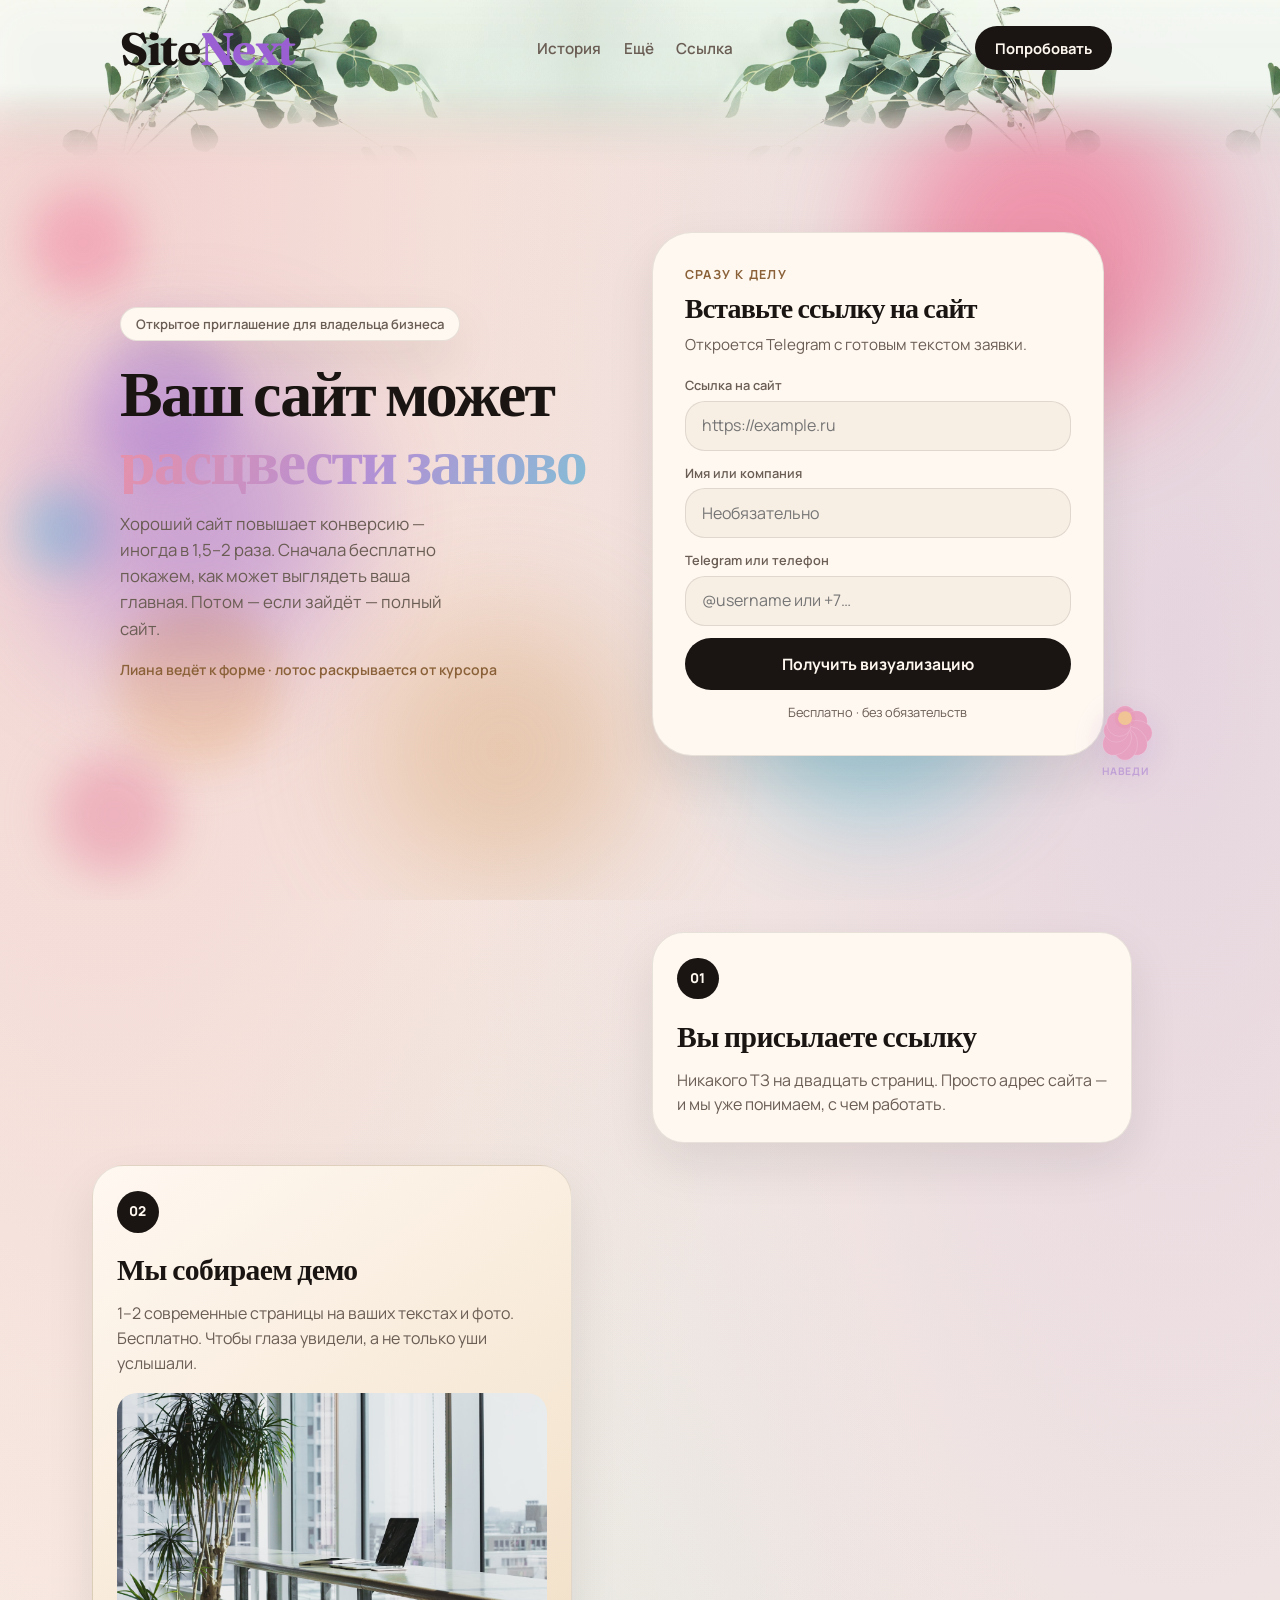
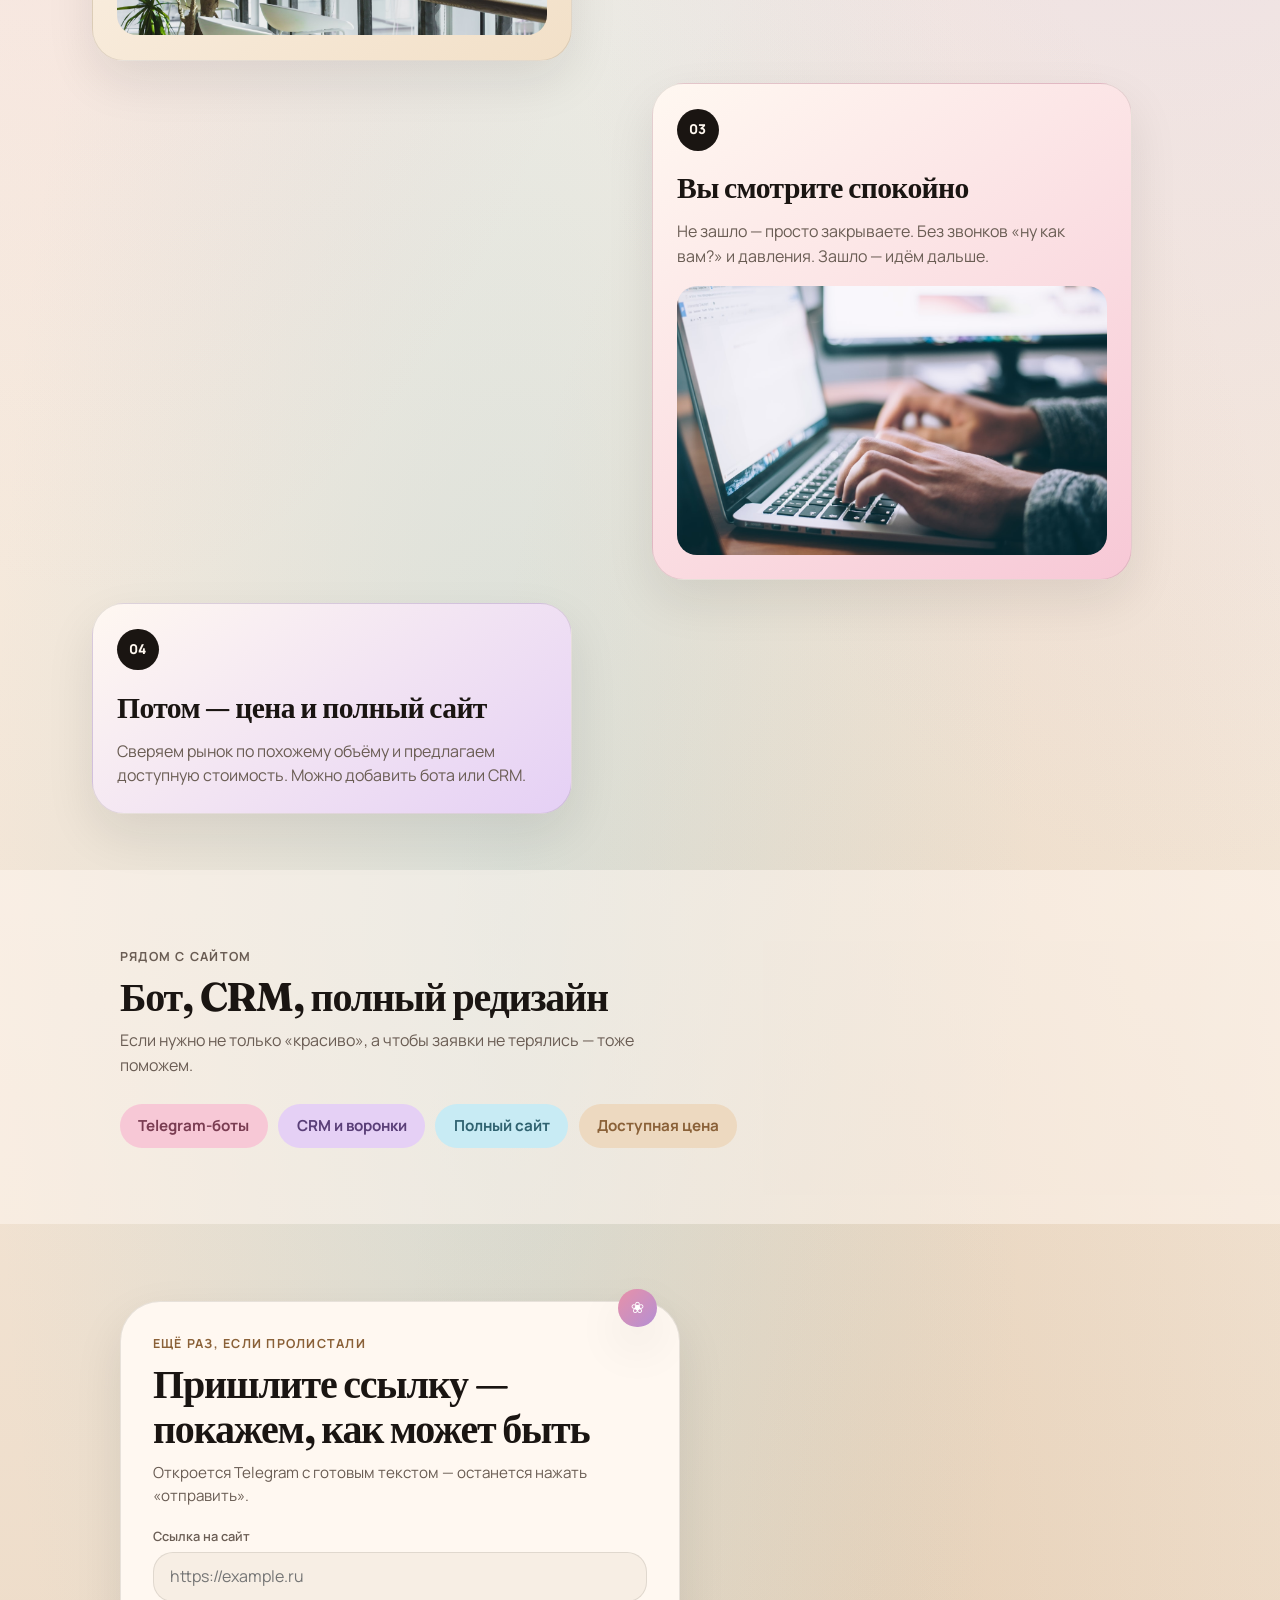
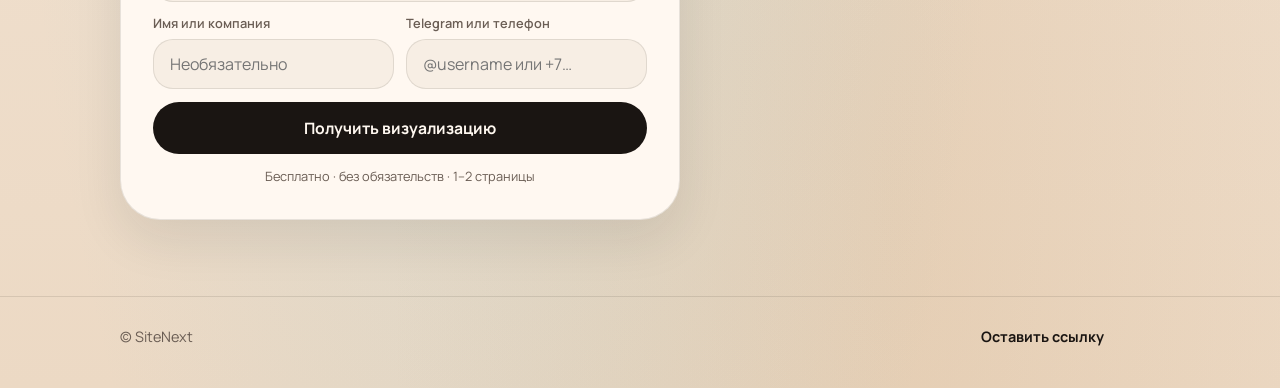
==== index.html @ b1941967 "Add SiteNext landing page for GitHub Pages" ====
<!DOCTYPE html>
<html lang="ru">
<head>
  <meta charset="UTF-8" />
  <meta name="viewport" content="width=device-width, initial-scale=1" />
  <title>SiteNext — сначала увидите, потом решите</title>
  <meta name="description" content="Вставьте ссылку на сайт — бесплатно покажем, как он может выглядеть. Без обязательств." />
  <link rel="preconnect" href="https://fonts.googleapis.com" />
  <link rel="preconnect" href="https://fonts.gstatic.com" crossorigin />
  <link href="https://fonts.googleapis.com/css2?family=Fraunces:opsz,wght@9..144,500;9..144,700&family=Manrope:wght@400;500;600;700;800&display=swap" rel="stylesheet" />
  <link rel="stylesheet" href="css/styles.css" />
</head>
<body>
  <!-- Photo canopy wall — drops down -->
  <div class="canopy" id="canopy" aria-hidden="true">
    <div class="canopy-track">
      <img src="assets/canopy-strip.png" alt="" width="1800" height="260" decoding="async" />
      <img src="assets/canopy-strip.png" alt="" width="1800" height="260" decoding="async" />
      <img src="assets/canopy-strip.png" alt="" width="1800" height="260" decoding="async" />
    </div>
  </div>

  <!-- Vine to hero form level + lotus -->
  <div class="vine" id="vine" aria-hidden="true">
    <svg class="vine-svg" viewBox="0 0 200 920" preserveAspectRatio="xMidYMin meet">
      <path class="vine-stem vine-stem--main" pathLength="1" fill="none" stroke-linecap="round" stroke-linejoin="round"
        d="M130 8
           C 165 70, 95 130, 140 210
           C 185 290, 90 350, 145 440
           C 195 530, 85 590, 140 680
           C 175 740, 120 780, 125 820" />
      <path class="vine-stem vine-stem--side" pathLength="1" fill="none" stroke-linecap="round"
        d="M140 210 C 80 250, 50 290, 60 340
           M145 440 C 200 475, 210 520, 185 560
           M140 680 C 85 710, 55 750, 70 790" />
      <g class="vine-foliage" id="vineFoliage">
        <ellipse class="leaf" data-at="0.1" cx="150" cy="120" rx="22" ry="11" fill="#4fa66a" transform="rotate(-40 150 120)" />
        <ellipse class="leaf" data-at="0.16" cx="100" cy="180" rx="26" ry="12" fill="#3d7d50" transform="rotate(35 100 180)" />
        <ellipse class="leaf" data-at="0.22" cx="165" cy="240" rx="24" ry="12" fill="#5bb875" transform="rotate(-25 165 240)" />
        <ellipse class="leaf" data-at="0.28" cx="75" cy="300" rx="25" ry="12" fill="#2f6b42" transform="rotate(48 75 300)" />
        <ellipse class="leaf" data-at="0.34" cx="175" cy="360" rx="27" ry="13" fill="#4fa66a" transform="rotate(-45 175 360)" />
        <ellipse class="leaf" data-at="0.42" cx="105" cy="430" rx="23" ry="11" fill="#3d7d50" transform="rotate(30 105 430)" />
        <ellipse class="leaf" data-at="0.5" cx="185" cy="500" rx="26" ry="12" fill="#5bb875" transform="rotate(-20 185 500)" />
        <ellipse class="leaf" data-at="0.58" cx="90" cy="570" rx="28" ry="13" fill="#2f6b42" transform="rotate(40 90 570)" />
        <ellipse class="leaf" data-at="0.66" cx="170" cy="640" rx="24" ry="12" fill="#4fa66a" transform="rotate(-35 170 640)" />
        <ellipse class="leaf" data-at="0.74" cx="100" cy="710" rx="25" ry="12" fill="#3d7d50" transform="rotate(28 100 710)" />
        <ellipse class="leaf" data-at="0.82" cx="155" cy="770" rx="22" ry="11" fill="#5bb875" transform="rotate(-30 155 770)" />
        <circle class="bloom bloom--rose" data-at="0.4" cx="70" cy="320" r="7" />
        <circle class="bloom bloom--lilac" data-at="0.62" cx="195" cy="540" r="7" />
        <circle class="bloom bloom--sky" data-at="0.78" cx="80" cy="730" r="6" />
      </g>
    </svg>

    <div class="lotus" id="lotus">
      <svg class="lotus-svg" viewBox="0 0 120 120" aria-hidden="true">
        <g class="lotus-petals">
          <ellipse class="petal petal-1" cx="60" cy="52" rx="14" ry="32" />
          <ellipse class="petal petal-2" cx="60" cy="52" rx="14" ry="32" />
          <ellipse class="petal petal-3" cx="60" cy="52" rx="14" ry="32" />
          <ellipse class="petal petal-4" cx="60" cy="52" rx="14" ry="32" />
          <ellipse class="petal petal-5" cx="60" cy="52" rx="14" ry="32" />
          <ellipse class="petal petal-6" cx="60" cy="52" rx="14" ry="32" />
          <ellipse class="petal petal-7" cx="60" cy="52" rx="13" ry="28" />
          <ellipse class="petal petal-8" cx="60" cy="52" rx="13" ry="28" />
        </g>
        <circle class="lotus-center" cx="60" cy="58" r="10" />
        <circle class="lotus-glow" cx="60" cy="58" r="18" />
      </svg>
      <span class="lotus-hint">наведи</span>
    </div>
  </div>

  <div class="glow" id="glow" aria-hidden="true">
    <span class="glow-spot glow-spot--rose"></span>
    <span class="glow-spot glow-spot--lilac"></span>
    <span class="glow-spot glow-spot--sky"></span>
    <span class="glow-spot glow-spot--wood"></span>
    <span class="orb orb--1"></span>
    <span class="orb orb--2"></span>
    <span class="orb orb--3"></span>
    <span class="orb orb--4"></span>
    <span class="orb orb--5"></span>
  </div>

  <header class="site-nav" id="siteNav">
    <div class="container nav-inner">
      <a class="brand" href="index.html">Site<span>Next</span></a>
      <nav class="nav-links" id="navLinks">
        <a href="#story">История</a>
        <a href="#more">Ещё</a>
        <a href="#request">Ссылка</a>
      </nav>
      <a class="nav-cta" href="#leadTop">Попробовать</a>
      <button class="nav-toggle" id="navToggle" aria-label="Меню" type="button"><span></span></button>
    </div>
  </header>

  <main>
    <section class="hero">
      <div class="container hero-layout">
        <div class="hero-copy">
          <p class="hero-invite reveal">Открытое приглашение для владельца бизнеса</p>
          <h1 class="reveal">
            <span class="hero-line">Ваш сайт может</span>
            <span class="hero-line hero-line--accent">расцвести заново</span>
          </h1>
          <p class="hero-lead reveal">
            Хороший сайт повышает конверсию — иногда в&nbsp;1,5–2&nbsp;раза.
            Сначала бесплатно покажем, как может выглядеть ваша главная. Потом — если зайдёт — полный сайт.
          </p>
          <p class="hero-hint reveal">Лиана ведёт к форме · лотос раскрывается от курсора</p>
        </div>

        <div class="hero-form invite-card reveal" id="leadTop">
          <p class="section-eyebrow">Сразу к делу</p>
          <h2>Вставьте ссылку на сайт</h2>
          <p class="invite-lead">Откроется Telegram с готовым текстом заявки.</p>
          <form class="lead-form" data-lead-form>
            <label>
              <span>Ссылка на сайт</span>
              <input type="url" name="website" placeholder="https://example.ru" required />
            </label>
            <label>
              <span>Имя или компания</span>
              <input type="text" name="name" placeholder="Необязательно" />
            </label>
            <label>
              <span>Telegram или телефон</span>
              <input type="text" name="contact" placeholder="@username или +7…" required />
            </label>
            <button class="btn btn-primary" type="submit">Получить визуализацию</button>
            <p class="form-hint">Бесплатно · без обязательств</p>
          </form>
        </div>
      </div>
    </section>

    <section class="chapter" id="story">
      <div class="container chapter-grid">
        <article class="chapter-card chapter-card--right reveal" data-side="right">
          <span class="chapter-mark">01</span>
          <h2>Вы присылаете ссылку</h2>
          <p>Никакого ТЗ на двадцать страниц. Просто адрес сайта — и мы уже понимаем, с чем работать.</p>
        </article>
        <article class="chapter-card chapter-card--left chapter-card--wood reveal" data-side="left">
          <span class="chapter-mark">02</span>
          <h2>Мы собираем демо</h2>
          <p>1–2 современные страницы на ваших текстах и фото. Бесплатно. Чтобы глаза увидели, а не только уши услышали.</p>
          <div class="chapter-photo">
            <img src="assets/warm-workspace.jpg" alt="Тёплый рабочий стол с ноутбуком" width="1400" height="933" loading="lazy" decoding="async" />
          </div>
        </article>
        <article class="chapter-card chapter-card--right chapter-card--rose reveal" data-side="right">
          <span class="chapter-mark">03</span>
          <h2>Вы смотрите спокойно</h2>
          <p>Не зашло — просто закрываете. Без звонков «ну как вам?» и давления. Зашло — идём дальше.</p>
          <div class="chapter-photo chapter-photo--sm">
            <img src="assets/warm-laptop.jpg" alt="Ноутбук за работой над сайтом" width="1400" height="932" loading="lazy" decoding="async" />
          </div>
        </article>
        <article class="chapter-card chapter-card--left chapter-card--lilac reveal" data-side="left">
          <span class="chapter-mark">04</span>
          <h2>Потом — цена и полный сайт</h2>
          <p>Сверяем рынок по похожему объёму и предлагаем доступную стоимость. Можно добавить бота или CRM.</p>
        </article>
      </div>
    </section>

    <section class="section section--soft" id="more">
      <div class="container more-grid">
        <div class="section-head reveal">
          <p class="section-eyebrow">Рядом с сайтом</p>
          <h2>Бот, CRM, полный редизайн</h2>
          <p>Если нужно не только «красиво», а чтобы заявки не терялись — тоже поможем.</p>
        </div>
        <div class="pills reveal">
          <span class="pill pill--rose">Telegram-боты</span>
          <span class="pill pill--lilac">CRM и воронки</span>
          <span class="pill pill--sky">Полный сайт</span>
          <span class="pill pill--wood">Доступная цена</span>
        </div>
      </div>
    </section>

    <section class="section" id="request">
      <div class="container">
        <div class="invite-card invite-card--bottom reveal">
          <div class="invite-ornament" aria-hidden="true">❀</div>
          <p class="section-eyebrow">Ещё раз, если пролистали</p>
          <h2>Пришлите ссылку — покажем, как может быть</h2>
          <p class="invite-lead">Откроется Telegram с готовым текстом — останется нажать «отправить».</p>
          <form class="lead-form" data-lead-form>
            <label>
              <span>Ссылка на сайт</span>
              <input type="url" name="website" placeholder="https://example.ru" required />
            </label>
            <div class="form-row">
              <label>
                <span>Имя или компания</span>
                <input type="text" name="name" placeholder="Необязательно" />
              </label>
              <label>
                <span>Telegram или телефон</span>
                <input type="text" name="contact" placeholder="@username или +7…" required />
              </label>
            </div>
            <button class="btn btn-primary" type="submit">Получить визуализацию</button>
            <p class="form-hint">Бесплатно · без обязательств · 1–2 страницы</p>
          </form>
        </div>
      </div>
    </section>
  </main>

  <footer class="site-footer">
    <div class="container footer-inner">
      <div>© SiteNext</div>
      <a href="#leadTop">Оставить ссылку</a>
    </div>
  </footer>

  <script src="js/main.js"></script>
</body>
</html>
---- css/styles.css ----
:root {
  --bg: #f6ebe0;
  --bg-deep: #ecd9c4;
  --surface: #fff8f1;
  --wood: #c49a68;
  --wood-deep: #8a6138;
  --ink: #1a1512;
  --muted: #6a5d54;
  --line: rgba(26, 21, 18, 0.1);
  --rose: #e891a8;
  --rose-soft: #f7c8d6;
  --lilac: #b48fd4;
  --lilac-soft: #e5d0f5;
  --sky: #7ec4d6;
  --sky-soft: #c8ebf4;
  --leaf: #2f6b42;
  --leaf-mid: #3f8a55;
  --leaf-light: #5bb875;
  --radius: 32px;
  --radius-sm: 20px;
  --radius-pill: 999px;
  --shadow: 0 20px 50px rgba(26, 21, 18, 0.09);
  --font: "Manrope", system-ui, sans-serif;
  --display: "Fraunces", Georgia, serif;
  --scroll: 0;
  --vine-progress: 0;
  --orb-scale: 1;
  --pull: 0;
  --lotus: 0.15;
}

* { box-sizing: border-box; margin: 0; padding: 0; }
html { scroll-behavior: smooth; }
body {
  font-family: var(--font);
  color: var(--ink);
  background:
    radial-gradient(ellipse at 8% 5%, rgba(232, 145, 168, 0.28), transparent 42%),
    radial-gradient(ellipse at 92% 18%, rgba(180, 143, 212, 0.26), transparent 44%),
    radial-gradient(ellipse at 40% 70%, rgba(126, 196, 214, 0.22), transparent 48%),
    radial-gradient(ellipse at 70% 95%, rgba(196, 154, 104, 0.18), transparent 40%),
    linear-gradient(180deg, var(--bg) 0%, #f8efe5 45%, var(--bg-deep) 100%);
  line-height: 1.55;
  min-height: 100%;
  overflow-x: hidden;
}
img { display: block; max-width: 100%; height: auto; }
a { color: inherit; text-decoration: none; }
.container { width: min(1040px, calc(100% - 2.4rem)); margin: 0 auto; }

/* —— Photo canopy wall —— */
.canopy {
  position: fixed;
  top: 0;
  left: 0;
  right: 0;
  height: clamp(110px, 16vw, 168px);
  z-index: 35;
  pointer-events: none;
  transform: translateY(-115%);
  transition: transform 1.15s cubic-bezier(0.22, 1, 0.36, 1);
  overflow: hidden;
  mask-image: linear-gradient(180deg, #000 55%, transparent 100%);
  -webkit-mask-image: linear-gradient(180deg, #000 55%, transparent 100%);
}
.canopy.is-down { transform: translateY(0); }
.canopy-track {
  display: flex;
  width: max-content;
  height: 100%;
  filter: drop-shadow(0 12px 20px rgba(47, 107, 66, 0.28));
}
.canopy-track img {
  height: 100%;
  width: auto;
  object-fit: cover;
  opacity: 0.92;
}

/* —— Vine RIGHT, ends at form + lotus —— */
.vine {
  position: fixed;
  top: 4.5rem;
  right: max(0.15rem, calc(50% - 560px));
  width: 150px;
  height: min(78vh, 720px);
  z-index: 4;
  pointer-events: none;
  opacity: 0.96;
  display: flex;
  flex-direction: column;
  align-items: center;
}
.vine-svg {
  width: 100%;
  flex: 1;
  min-height: 0;
}
.vine-stem--main {
  stroke: var(--leaf);
  stroke-width: 5;
  stroke-dasharray: 1;
  stroke-dashoffset: calc(1 - var(--vine-progress));
}
.vine-stem--side {
  stroke: var(--leaf-mid);
  stroke-width: 2.4;
  opacity: 0.75;
  stroke-dasharray: 1;
  stroke-dashoffset: calc(1 - var(--vine-progress));
}
.vine-foliage .leaf,
.vine-foliage .bloom {
  opacity: 0;
  transform-box: fill-box;
  transform-origin: center;
  transition: opacity .35s ease;
}
.vine-foliage .leaf.is-on { opacity: 0.95; }
.vine-foliage .bloom.is-on { opacity: 1; }
.bloom--rose { fill: var(--rose); }
.bloom--lilac { fill: var(--lilac); }
.bloom--sky { fill: var(--sky); }

/* Lotus blooms near cursor */
.lotus {
  --lotus: 0.15;
  width: 108px;
  height: 108px;
  margin-top: -1.2rem;
  position: relative;
  pointer-events: auto;
  cursor: pointer;
  filter: drop-shadow(0 8px 16px rgba(180, 143, 212, 0.35));
}
.lotus-svg { width: 100%; height: 100%; overflow: visible; }
.lotus-petals .petal {
  transform-box: fill-box;
  transform-origin: 50% 85%;
  fill: #e8a0c0;
  stroke: rgba(255, 255, 255, 0.35);
  stroke-width: 0.6;
  transition: transform 0.25s ease-out;
}
.petal-1 { fill: #f0b4c8; transform: rotate(0deg) scaleY(calc(0.45 + var(--lotus) * 0.7)); }
.petal-2 { fill: #e891a8; transform: rotate(45deg) scaleY(calc(0.45 + var(--lotus) * 0.7)); }
.petal-3 { fill: #d97a9a; transform: rotate(90deg) scaleY(calc(0.45 + var(--lotus) * 0.7)); }
.petal-4 { fill: #c98bc8; transform: rotate(135deg) scaleY(calc(0.45 + var(--lotus) * 0.7)); }
.petal-5 { fill: #b48fd4; transform: rotate(180deg) scaleY(calc(0.45 + var(--lotus) * 0.7)); }
.petal-6 { fill: #d4a0e0; transform: rotate(225deg) scaleY(calc(0.45 + var(--lotus) * 0.7)); }
.petal-7 { fill: #f2c4d4; transform: rotate(270deg) scaleY(calc(0.4 + var(--lotus) * 0.65)); }
.petal-8 { fill: #e8b8e0; transform: rotate(315deg) scaleY(calc(0.4 + var(--lotus) * 0.65)); }
.lotus-center {
  fill: #f6d78a;
  transform-box: fill-box;
  transform-origin: center;
  transform: scale(calc(0.7 + var(--lotus) * 0.45));
}
.lotus-glow {
  fill: rgba(232, 145, 168, 0.28);
  transform-box: fill-box;
  transform-origin: center;
  transform: scale(calc(0.5 + var(--lotus) * 0.9));
}
.lotus-hint {
  position: absolute;
  left: 50%;
  bottom: -0.35rem;
  transform: translateX(-50%);
  font-size: 0.65rem;
  font-weight: 700;
  letter-spacing: 0.06em;
  text-transform: uppercase;
  color: var(--lilac);
  opacity: calc(0.85 - var(--lotus) * 0.7);
  white-space: nowrap;
  pointer-events: none;
}

/* —— Glow + left orbs —— */
.glow {
  position: fixed;
  inset: 0;
  pointer-events: none;
  z-index: 0;
  overflow: hidden;
}
.glow-spot,
.orb {
  position: absolute;
  border-radius: 50%;
  will-change: transform;
  transform: scale(var(--orb-scale));
  transition: transform 0.15s linear;
}
.glow-spot {
  filter: blur(55px);
  opacity: 0.62;
}
.glow-spot--rose {
  width: 320px; height: 320px;
  background: #f06a8d;
  top: 10%; right: 6%;
  transform: translate3d(0, calc(var(--scroll) * 0.07px), 0) scale(var(--orb-scale));
}
.glow-spot--lilac {
  width: 280px; height: 280px;
  background: #a56fd0;
  top: 42%; left: 4%;
  opacity: 0.5;
  transform: translate3d(0, calc(var(--scroll) * -0.05px), 0) scale(calc(var(--orb-scale) * 1.08));
}
.glow-spot--sky {
  width: 300px; height: 300px;
  background: #4eb6d0;
  bottom: 8%; right: 20%;
  opacity: 0.48;
  transform: translate3d(0, calc(var(--scroll) * 0.06px), 0) scale(calc(var(--orb-scale) * 0.95));
}
.glow-spot--wood {
  width: 240px; height: 240px;
  background: #d4a06a;
  top: 70%; left: 30%;
  opacity: 0.4;
  transform: translate3d(0, calc(var(--scroll) * -0.03px), 0) scale(calc(var(--orb-scale) * 1.12));
}

.orb {
  filter: blur(18px);
  opacity: 0.55;
  mix-blend-mode: multiply;
}
.orb--1 {
  width: 90px; height: 90px;
  background: #f18aa5;
  top: 22%; left: 3%;
  transform: translate3d(0, calc(var(--scroll) * 0.08px), 0) scale(calc(0.7 + var(--orb-scale) * 0.5));
}
.orb--2 {
  width: 120px; height: 120px;
  background: #c49ae0;
  top: 38%; left: 8%;
  opacity: 0.45;
  transform: translate3d(0, calc(var(--scroll) * -0.06px), 0) scale(calc(0.65 + var(--orb-scale) * 0.55));
}
.orb--3 {
  width: 70px; height: 70px;
  background: #7fd0e2;
  top: 55%; left: 2%;
  transform: translate3d(0, calc(var(--scroll) * 0.1px), 0) scale(calc(0.75 + var(--orb-scale) * 0.45));
}
.orb--4 {
  width: 140px; height: 140px;
  background: #e8b07a;
  top: 68%; left: 10%;
  opacity: 0.4;
  transform: translate3d(0, calc(var(--scroll) * -0.04px), 0) scale(calc(0.6 + var(--orb-scale) * 0.6));
}
.orb--5 {
  width: 100px; height: 100px;
  background: #e891a8;
  top: 85%; left: 5%;
  transform: translate3d(0, calc(var(--scroll) * 0.05px), 0) scale(calc(0.7 + var(--orb-scale) * 0.5));
}

.site-nav, main, .site-footer { position: relative; z-index: 3; }

.site-nav {
  position: fixed;
  inset: 0 0 auto;
  z-index: 40;
  padding: 1.6rem 0 0.7rem;
  transition: background .25s, box-shadow .25s, padding .35s;
}
.site-nav.is-scrolled {
  background: rgba(246, 235, 224, 0.9);
  backdrop-filter: blur(14px);
  box-shadow: 0 1px 0 var(--line);
  padding-top: 0.75rem;
}
.nav-inner {
  display: flex;
  align-items: center;
  justify-content: space-between;
  gap: 1rem;
  padding-right: 3rem;
}
.brand {
  font-family: var(--display);
  font-weight: 700;
  font-size: clamp(2.1rem, 4.4vw, 2.85rem);
  letter-spacing: -0.03em;
  line-height: 1;
}
.brand span { color: #9b5fd4; }
.nav-links {
  display: flex;
  gap: 1.4rem;
  font-weight: 600;
  font-size: 0.95rem;
}
.nav-links a { color: var(--muted); }
.nav-links a:hover { color: var(--ink); }
.nav-cta {
  display: inline-flex;
  align-items: center;
  min-height: 44px;
  padding: 0 1.25rem;
  background: var(--ink);
  color: #fff8f0;
  font-weight: 700;
  font-size: 0.92rem;
  border-radius: var(--radius-pill);
  transition: transform .2s, background .2s;
}
.nav-cta:hover { transform: translateY(-1px); background: #000; }
.nav-toggle {
  display: none;
  width: 42px; height: 42px;
  border: 1px solid var(--line);
  background: var(--surface);
  border-radius: 14px;
  cursor: pointer;
}
.nav-toggle span,
.nav-toggle span::before,
.nav-toggle span::after {
  display: block; width: 16px; height: 1.5px;
  background: var(--ink); margin: 0 auto; position: relative; border-radius: 2px;
}
.nav-toggle span::before,
.nav-toggle span::after { content: ""; position: absolute; left: 0; }
.nav-toggle span::before { top: -5px; }
.nav-toggle span::after { top: 5px; }

.hero {
  min-height: 100svh;
  display: flex;
  align-items: center;
  padding: 9rem 0 3.5rem;
}
.hero-layout {
  display: grid;
  grid-template-columns: 1.05fr 0.95fr;
  gap: 2rem;
  align-items: center;
  padding-right: 3.5rem;
}
.hero-invite {
  display: inline-flex;
  align-items: center;
  min-height: 34px;
  padding: 0 0.95rem;
  margin-bottom: 1.15rem;
  background: var(--surface);
  border: 1px solid var(--line);
  border-radius: var(--radius-pill);
  font-size: 0.82rem;
  font-weight: 600;
  color: var(--muted);
  box-shadow: var(--shadow);
}
.hero h1 {
  font-family: var(--display);
  font-size: clamp(2.4rem, 6vw, 4rem);
  font-weight: 700;
  letter-spacing: -0.03em;
  line-height: 1.05;
  margin-bottom: 1.1rem;
}
.hero-line { display: block; }
.hero-line--accent {
  background: linear-gradient(120deg, var(--rose), var(--lilac) 50%, var(--sky));
  -webkit-background-clip: text;
  background-clip: text;
  color: transparent;
}
.hero-lead {
  color: var(--muted);
  font-size: 1.05rem;
  max-width: 34ch;
  margin-bottom: 1.1rem;
}
.hero-hint {
  font-size: 0.88rem;
  color: var(--wood-deep);
  font-weight: 600;
}

.btn {
  display: inline-flex;
  align-items: center;
  justify-content: center;
  min-height: 52px;
  padding: 0.85rem 1.45rem;
  font-weight: 700;
  font-size: 0.98rem;
  border: 1px solid transparent;
  border-radius: var(--radius-pill);
  transition: transform .2s, background .2s;
  cursor: pointer;
  font-family: inherit;
}
.btn:hover { transform: translateY(-1px); }
.btn-primary {
  background: var(--ink);
  color: #fff8f0;
}
.btn-primary:hover { background: #000; }

/* Chapters zigzag + pull to center */
.chapter { padding: 2rem 0 3.5rem; }
.chapter-grid {
  display: grid;
  gap: 1.4rem;
  padding-right: 3.5rem;
}
.chapter-card {
  background: var(--surface);
  border: 1px solid var(--line);
  border-radius: var(--radius);
  padding: 1.55rem 1.5rem;
  box-shadow: var(--shadow);
  max-width: 480px;
  width: 100%;
  transition: transform .45s cubic-bezier(.2, .8, .2, 1), box-shadow .35s;
  --slide: 0px;
}
.chapter-card--right {
  margin-left: auto;
  transform: translateX(calc(28px - var(--pull) * 28px));
}
.chapter-card--left {
  margin-right: auto;
  transform: translateX(calc(-28px + var(--pull) * 28px));
}
.chapter-card.is-in.chapter-card--right,
.chapter-card.is-in.chapter-card--left {
  /* reveal handles opacity; keep pull transform */
}
.chapter-card:hover { box-shadow: 0 24px 60px rgba(26, 21, 18, 0.12); }
.chapter-card--wood { background: linear-gradient(145deg, #fff8f1, #f2e0c8); }
.chapter-card--rose { background: linear-gradient(145deg, #fff8f1, var(--rose-soft)); }
.chapter-card--lilac { background: linear-gradient(145deg, #fff8f1, var(--lilac-soft)); }
.chapter-mark {
  display: inline-flex;
  align-items: center;
  justify-content: center;
  min-width: 2.6rem;
  min-height: 2.6rem;
  padding: 0 0.7rem;
  margin-bottom: 0.9rem;
  border-radius: var(--radius-pill);
  background: var(--ink);
  color: #fff8f0;
  font-weight: 800;
  font-size: 0.85rem;
}
.chapter-card h2 {
  font-family: var(--display);
  font-size: clamp(1.5rem, 3vw, 1.85rem);
  font-weight: 700;
  letter-spacing: -0.02em;
  margin-bottom: 0.5rem;
}
.chapter-card p { color: var(--muted); }
.chapter-photo {
  margin-top: 1.1rem;
  border-radius: var(--radius-sm);
  overflow: hidden;
  aspect-ratio: 16 / 9;
  background: var(--bg-deep);
}
.chapter-photo img {
  width: 100%;
  height: 100%;
  object-fit: cover;
}
.chapter-photo--sm { aspect-ratio: 16 / 10; }

.section { padding: clamp(3.2rem, 6vw, 5rem) 0; }
.section--soft { background: rgba(255, 248, 241, 0.5); }
.section-head {
  max-width: 34rem;
  margin-bottom: 1.6rem;
  padding-right: 3.5rem;
}
.section-eyebrow {
  font-size: 0.78rem;
  letter-spacing: 0.1em;
  text-transform: uppercase;
  font-weight: 700;
  color: var(--wood-deep);
  margin-bottom: 0.55rem;
}
.section-head h2,
.invite-card h2 {
  font-family: var(--display);
  font-size: clamp(1.8rem, 3.8vw, 2.5rem);
  font-weight: 700;
  letter-spacing: -0.03em;
  line-height: 1.12;
  margin-bottom: 0.55rem;
}
.section-head p { color: var(--muted); }

.more-grid { padding-right: 3.5rem; }
.more-grid .section-head { padding-right: 0; }
.pills {
  display: flex;
  flex-wrap: wrap;
  gap: 0.65rem;
}
.pill {
  display: inline-flex;
  align-items: center;
  min-height: 44px;
  padding: 0 1.15rem;
  border-radius: var(--radius-pill);
  font-weight: 700;
  font-size: 0.95rem;
}
.pill--rose { background: var(--rose-soft); color: #7a3d52; }
.pill--lilac { background: var(--lilac-soft); color: #5a3f78; }
.pill--sky { background: var(--sky-soft); color: #2f6270; }
.pill--wood { background: #edd9c0; color: var(--wood-deep); }

.invite-card {
  background: var(--surface);
  border: 1px solid var(--line);
  border-radius: calc(var(--radius) + 8px);
  padding: clamp(1.4rem, 3.5vw, 2rem);
  box-shadow: var(--shadow);
  position: relative;
}
.hero-form h2 {
  font-size: clamp(1.45rem, 2.8vw, 1.75rem);
}
.invite-card--bottom {
  margin-right: 3.5rem;
  max-width: 560px;
}
.invite-ornament {
  position: absolute;
  top: -0.85rem;
  right: 1.4rem;
  width: 2.4rem;
  height: 2.4rem;
  display: grid;
  place-items: center;
  border-radius: 50%;
  background: linear-gradient(135deg, var(--rose), var(--lilac));
  color: #fff;
  font-size: 1rem;
  box-shadow: var(--shadow);
}
.invite-lead {
  color: var(--muted);
  margin-bottom: 1.2rem;
  font-size: 0.95rem;
}

.lead-form { display: grid; gap: 0.8rem; }
.lead-form label { display: grid; gap: 0.3rem; }
.lead-form label span {
  font-size: 0.8rem;
  font-weight: 600;
  color: var(--muted);
}
.lead-form input {
  width: 100%;
  min-height: 50px;
  padding: 0.7rem 1rem;
  border: 1px solid var(--line);
  background: #f7eee4;
  color: var(--ink);
  font: inherit;
  border-radius: var(--radius-sm);
}
.lead-form input:focus {
  outline: none;
  border-color: var(--lilac);
  background: #fff;
}
.lead-form .btn { width: 100%; }
.form-hint {
  font-size: 0.8rem;
  color: var(--muted);
  text-align: center;
}
.form-row {
  display: grid;
  grid-template-columns: 1fr 1fr;
  gap: 0.8rem;
}

.site-footer {
  padding: 1.8rem 0 2.5rem;
  border-top: 1px solid var(--line);
  color: var(--muted);
  font-size: 0.9rem;
}
.footer-inner {
  display: flex;
  flex-wrap: wrap;
  justify-content: space-between;
  gap: 1rem;
  padding-right: 3.5rem;
}
.site-footer a { font-weight: 700; color: var(--ink); }

.reveal {
  opacity: 0;
  transform: translateY(22px) scale(0.985);
  transition: opacity .7s ease, transform .7s cubic-bezier(.2, .8, .2, 1);
}
.reveal.is-in {
  opacity: 1;
  transform: none;
}
.chapter-card.reveal {
  opacity: 0;
}
.chapter-card.reveal.is-in {
  opacity: 1;
}
.chapter-card--right.reveal.is-in {
  transform: translateX(calc(28px - var(--pull) * 28px));
}
.chapter-card--left.reveal.is-in {
  transform: translateX(calc(-28px + var(--pull) * 28px));
}

@media (max-width: 900px) {
  .canopy { height: 96px; }
  .vine {
    right: 0;
    width: 88px;
    height: min(62vh, 520px);
    opacity: 0.85;
  }
  .lotus { width: 84px; height: 84px; }
  .lotus-hint { display: none; }
  .nav-inner,
  .hero-layout,
  .chapter-grid,
  .section-head,
  .more-grid,
  .invite-card--bottom,
  .footer-inner { padding-right: 2.2rem; }
  .nav-links { display: none; }
  .nav-links.open {
    display: flex;
    flex-direction: column;
    position: absolute;
    inset: 100% 0 auto;
    background: rgba(246, 235, 224, 0.98);
    padding: 1rem 1.2rem 1.3rem;
    border-bottom: 1px solid var(--line);
  }
  .nav-toggle { display: grid; place-items: center; }
  .nav-cta { display: none; }
  .hero-layout { grid-template-columns: 1fr; }
  .chapter-card--right,
  .chapter-card--left {
    margin-left: 0;
    margin-right: 0;
    max-width: none;
  }
  .chapter-card--right.reveal.is-in,
  .chapter-card--left.reveal.is-in {
    transform: translateX(0);
  }
  .form-row { grid-template-columns: 1fr; }
  .orb { opacity: 0.35; }
}

@media (prefers-reduced-motion: reduce) {
  html { scroll-behavior: auto; }
  .canopy { transform: none; transition: none; }
  .vine-stem--main,
  .vine-stem--side { stroke-dashoffset: 0; }
  .vine-foliage .leaf,
  .vine-foliage .bloom { opacity: 1; }
  .lotus-petals .petal,
  .lotus-center,
  .lotus-glow { transition: none; }
  .glow { display: none; }
  .reveal { opacity: 1; transform: none; transition: none; }
  .chapter-card--right.reveal.is-in,
  .chapter-card--left.reveal.is-in { transform: none; }
}
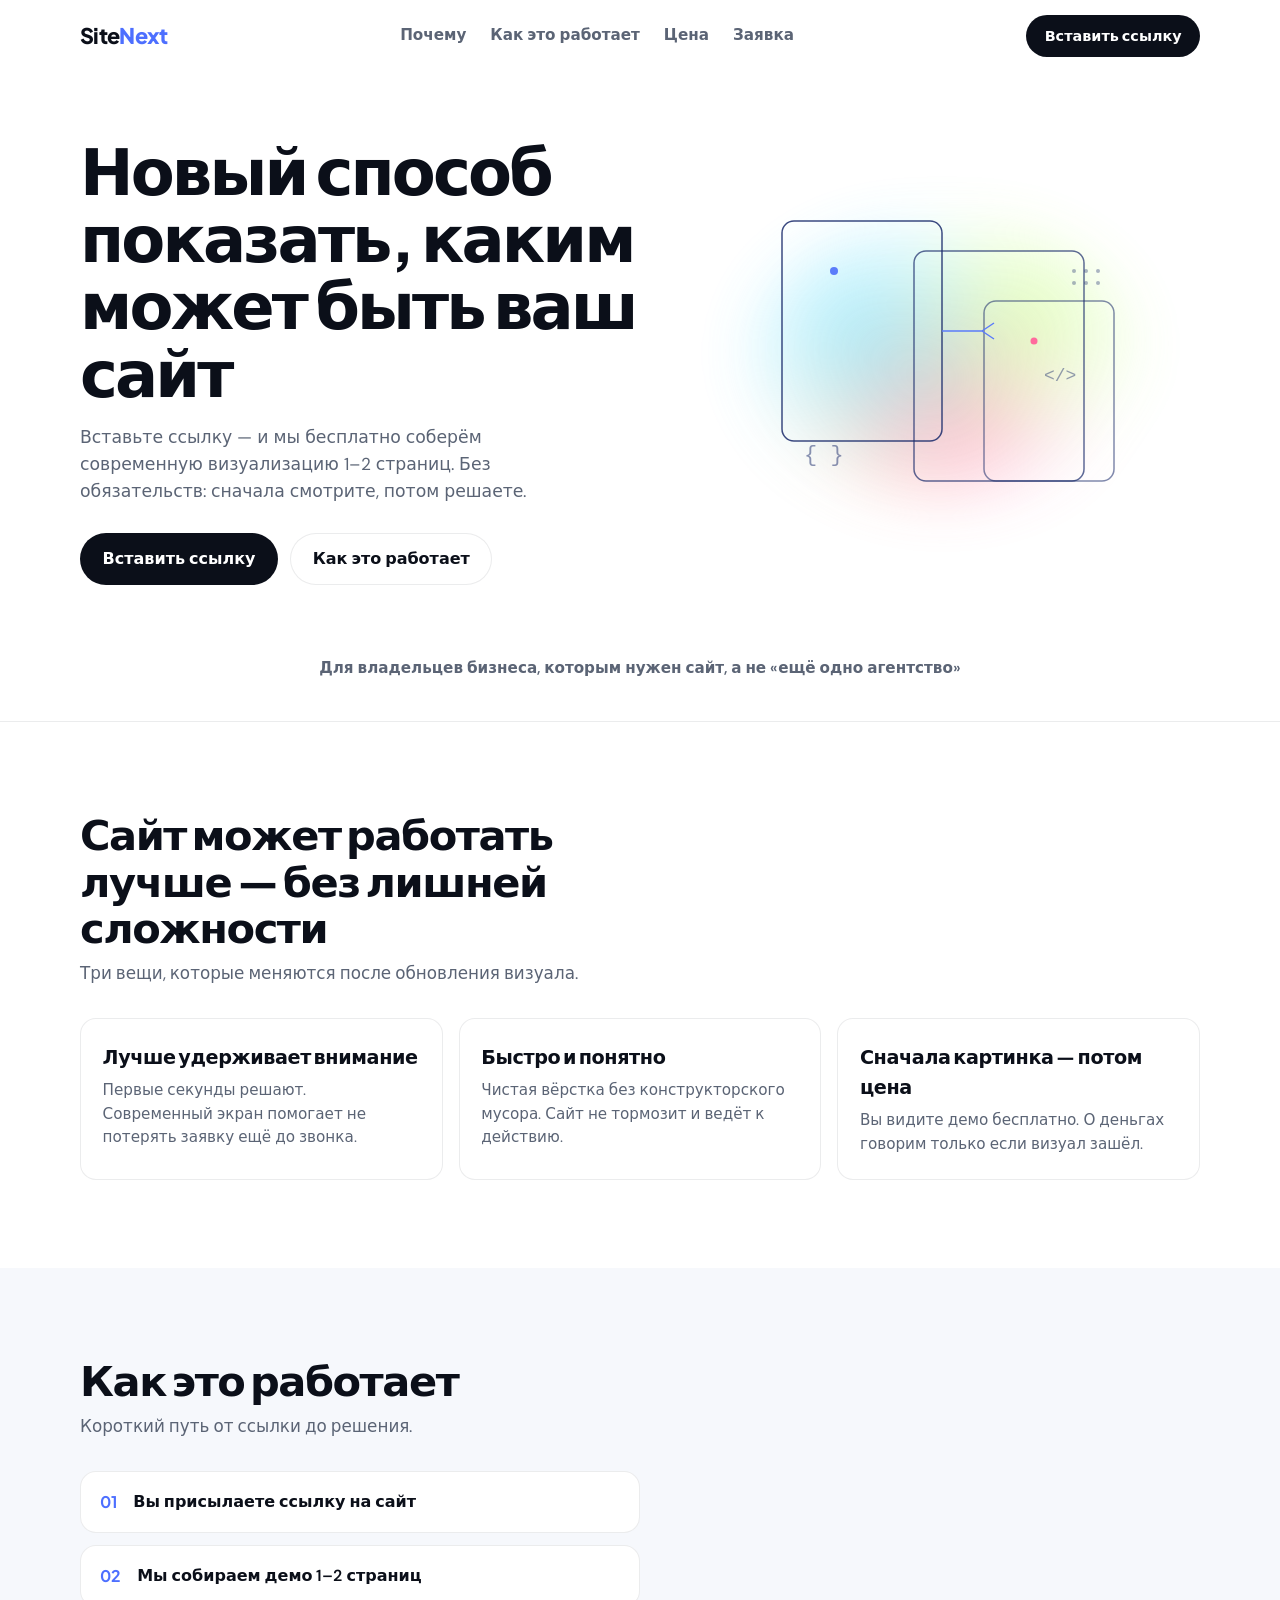
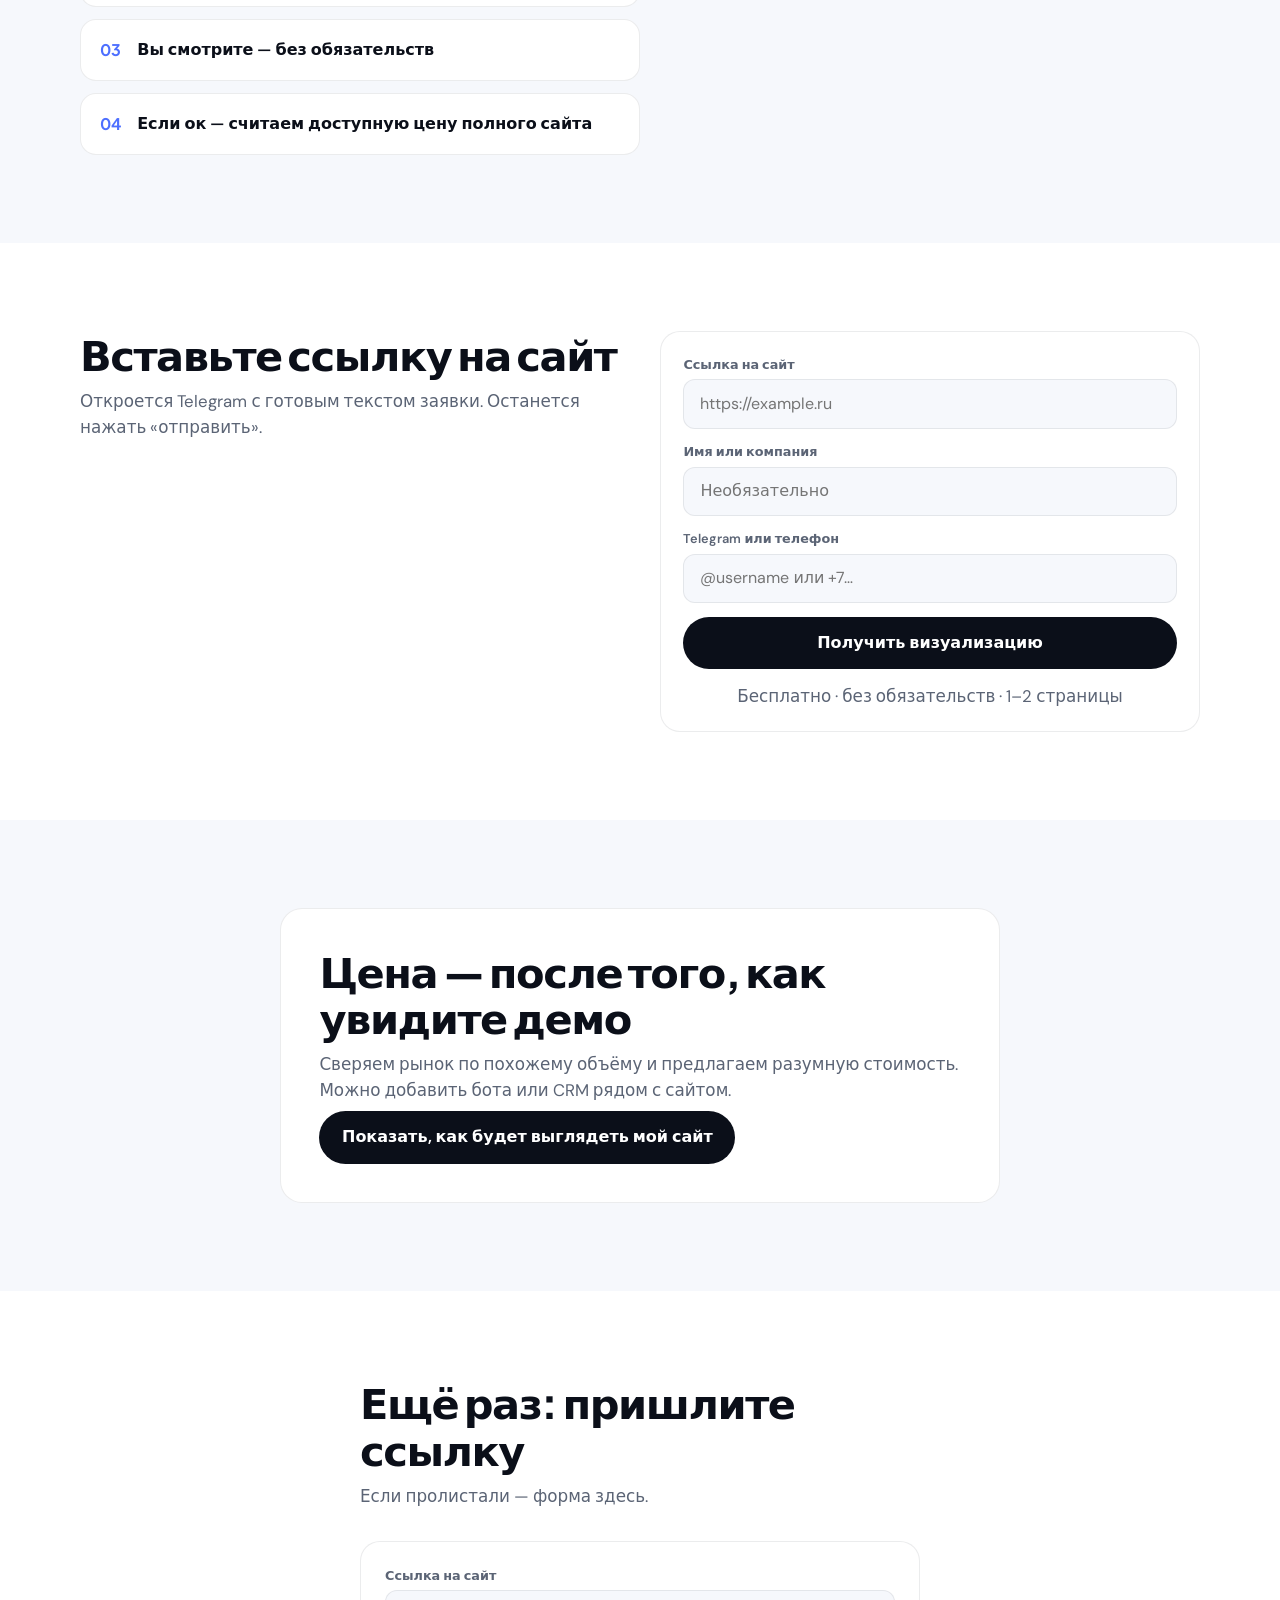
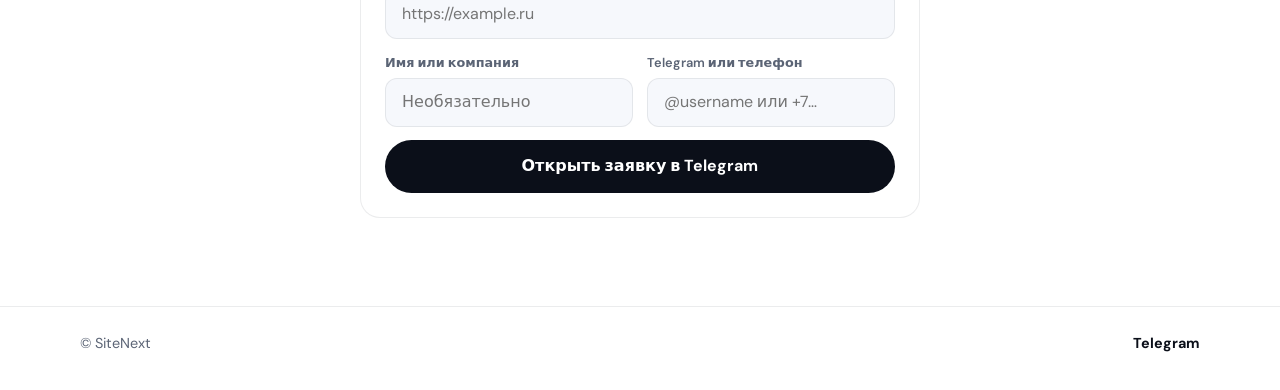
==== commit e718e511: "Add Ionic-style SiteNext with Sveltia CMS admin" ====
--- a/index.html
+++ b/index.html
@@ -3,123 +3,152 @@
 <head>
   <meta charset="UTF-8" />
   <meta name="viewport" content="width=device-width, initial-scale=1" />
-  <title>SiteNext — сначала увидите, потом решите</title>
-  <meta name="description" content="Вставьте ссылку на сайт — бесплатно покажем, как он может выглядеть. Без обязательств." />
+  <title data-content="meta_title">SiteNext — новый взгляд на ваш сайт</title>
+  <meta name="description" data-content-attr="content:meta_description" content="Вставьте ссылку — бесплатно покажем, как может выглядеть ваш сайт. Без обязательств." />
   <link rel="preconnect" href="https://fonts.googleapis.com" />
   <link rel="preconnect" href="https://fonts.gstatic.com" crossorigin />
-  <link href="https://fonts.googleapis.com/css2?family=Fraunces:opsz,wght@9..144,500;9..144,700&family=Manrope:wght@400;500;600;700;800&display=swap" rel="stylesheet" />
+  <link href="https://fonts.googleapis.com/css2?family=DM+Sans:opsz,wght@9..40,400;500;600;700&family=Plus+Jakarta+Sans:wght@600;700;800&display=swap" rel="stylesheet" />
   <link rel="stylesheet" href="css/styles.css" />
 </head>
 <body>
-  <!-- Photo canopy wall — drops down -->
-  <div class="canopy" id="canopy" aria-hidden="true">
-    <div class="canopy-track">
-      <img src="assets/canopy-strip.png" alt="" width="1800" height="260" decoding="async" />
-      <img src="assets/canopy-strip.png" alt="" width="1800" height="260" decoding="async" />
-      <img src="assets/canopy-strip.png" alt="" width="1800" height="260" decoding="async" />
-    </div>
-  </div>
-
-  <!-- Vine to hero form level + lotus -->
-  <div class="vine" id="vine" aria-hidden="true">
-    <svg class="vine-svg" viewBox="0 0 200 920" preserveAspectRatio="xMidYMin meet">
-      <path class="vine-stem vine-stem--main" pathLength="1" fill="none" stroke-linecap="round" stroke-linejoin="round"
-        d="M130 8
-           C 165 70, 95 130, 140 210
-           C 185 290, 90 350, 145 440
-           C 195 530, 85 590, 140 680
-           C 175 740, 120 780, 125 820" />
-      <path class="vine-stem vine-stem--side" pathLength="1" fill="none" stroke-linecap="round"
-        d="M140 210 C 80 250, 50 290, 60 340
-           M145 440 C 200 475, 210 520, 185 560
-           M140 680 C 85 710, 55 750, 70 790" />
-      <g class="vine-foliage" id="vineFoliage">
-        <ellipse class="leaf" data-at="0.1" cx="150" cy="120" rx="22" ry="11" fill="#4fa66a" transform="rotate(-40 150 120)" />
-        <ellipse class="leaf" data-at="0.16" cx="100" cy="180" rx="26" ry="12" fill="#3d7d50" transform="rotate(35 100 180)" />
-        <ellipse class="leaf" data-at="0.22" cx="165" cy="240" rx="24" ry="12" fill="#5bb875" transform="rotate(-25 165 240)" />
-        <ellipse class="leaf" data-at="0.28" cx="75" cy="300" rx="25" ry="12" fill="#2f6b42" transform="rotate(48 75 300)" />
-        <ellipse class="leaf" data-at="0.34" cx="175" cy="360" rx="27" ry="13" fill="#4fa66a" transform="rotate(-45 175 360)" />
-        <ellipse class="leaf" data-at="0.42" cx="105" cy="430" rx="23" ry="11" fill="#3d7d50" transform="rotate(30 105 430)" />
-        <ellipse class="leaf" data-at="0.5" cx="185" cy="500" rx="26" ry="12" fill="#5bb875" transform="rotate(-20 185 500)" />
-        <ellipse class="leaf" data-at="0.58" cx="90" cy="570" rx="28" ry="13" fill="#2f6b42" transform="rotate(40 90 570)" />
-        <ellipse class="leaf" data-at="0.66" cx="170" cy="640" rx="24" ry="12" fill="#4fa66a" transform="rotate(-35 170 640)" />
-        <ellipse class="leaf" data-at="0.74" cx="100" cy="710" rx="25" ry="12" fill="#3d7d50" transform="rotate(28 100 710)" />
-        <ellipse class="leaf" data-at="0.82" cx="155" cy="770" rx="22" ry="11" fill="#5bb875" transform="rotate(-30 155 770)" />
-        <circle class="bloom bloom--rose" data-at="0.4" cx="70" cy="320" r="7" />
-        <circle class="bloom bloom--lilac" data-at="0.62" cx="195" cy="540" r="7" />
-        <circle class="bloom bloom--sky" data-at="0.78" cx="80" cy="730" r="6" />
-      </g>
-    </svg>
-
-    <div class="lotus" id="lotus">
-      <svg class="lotus-svg" viewBox="0 0 120 120" aria-hidden="true">
-        <g class="lotus-petals">
-          <ellipse class="petal petal-1" cx="60" cy="52" rx="14" ry="32" />
-          <ellipse class="petal petal-2" cx="60" cy="52" rx="14" ry="32" />
-          <ellipse class="petal petal-3" cx="60" cy="52" rx="14" ry="32" />
-          <ellipse class="petal petal-4" cx="60" cy="52" rx="14" ry="32" />
-          <ellipse class="petal petal-5" cx="60" cy="52" rx="14" ry="32" />
-          <ellipse class="petal petal-6" cx="60" cy="52" rx="14" ry="32" />
-          <ellipse class="petal petal-7" cx="60" cy="52" rx="13" ry="28" />
-          <ellipse class="petal petal-8" cx="60" cy="52" rx="13" ry="28" />
-        </g>
-        <circle class="lotus-center" cx="60" cy="58" r="10" />
-        <circle class="lotus-glow" cx="60" cy="58" r="18" />
-      </svg>
-      <span class="lotus-hint">наведи</span>
-    </div>
-  </div>
-
-  <div class="glow" id="glow" aria-hidden="true">
-    <span class="glow-spot glow-spot--rose"></span>
-    <span class="glow-spot glow-spot--lilac"></span>
-    <span class="glow-spot glow-spot--sky"></span>
-    <span class="glow-spot glow-spot--wood"></span>
-    <span class="orb orb--1"></span>
-    <span class="orb orb--2"></span>
-    <span class="orb orb--3"></span>
-    <span class="orb orb--4"></span>
-    <span class="orb orb--5"></span>
-  </div>
-
   <header class="site-nav" id="siteNav">
     <div class="container nav-inner">
-      <a class="brand" href="index.html">Site<span>Next</span></a>
+      <a class="brand" href="index.html" data-content="brand">SiteNext</a>
       <nav class="nav-links" id="navLinks">
-        <a href="#story">История</a>
-        <a href="#more">Ещё</a>
-        <a href="#request">Ссылка</a>
+        <a href="#why">Почему</a>
+        <a href="#how">Как это работает</a>
+        <a href="#price">Цена</a>
+        <a href="#request">Заявка</a>
       </nav>
-      <a class="nav-cta" href="#leadTop">Попробовать</a>
-      <button class="nav-toggle" id="navToggle" aria-label="Меню" type="button"><span></span></button>
+      <a class="nav-cta" href="#leadTop" data-content="nav_cta">Вставить ссылку</a>
+      <button class="nav-toggle" id="navToggle" type="button" aria-label="Меню"><span></span></button>
     </div>
   </header>
 
   <main>
     <section class="hero">
-      <div class="container hero-layout">
+      <div class="container hero-grid">
         <div class="hero-copy">
-          <p class="hero-invite reveal">Открытое приглашение для владельца бизнеса</p>
-          <h1 class="reveal">
-            <span class="hero-line">Ваш сайт может</span>
-            <span class="hero-line hero-line--accent">расцвести заново</span>
-          </h1>
-          <p class="hero-lead reveal">
-            Хороший сайт повышает конверсию — иногда в&nbsp;1,5–2&nbsp;раза.
-            Сначала бесплатно покажем, как может выглядеть ваша главная. Потом — если зайдёт — полный сайт.
+          <h1 class="reveal" data-content="hero_title">Новый способ показать, каким может быть ваш сайт</h1>
+          <p class="hero-lead reveal" data-content="hero_lead">
+            Вставьте ссылку — и мы бесплатно соберём современную визуализацию 1–2 страниц.
+            Без обязательств: сначала смотрите, потом решаете.
           </p>
-          <p class="hero-hint reveal">Лиана ведёт к форме · лотос раскрывается от курсора</p>
+          <div class="hero-actions reveal">
+            <a class="btn btn-primary" href="#leadTop" data-content="hero_btn_primary">Вставить ссылку</a>
+            <a class="btn btn-ghost" href="#how" data-content="hero_btn_secondary">Как это работает</a>
+          </div>
         </div>
 
-        <div class="hero-form invite-card reveal" id="leadTop">
-          <p class="section-eyebrow">Сразу к делу</p>
-          <h2>Вставьте ссылку на сайт</h2>
-          <p class="invite-lead">Откроется Telegram с готовым текстом заявки.</p>
-          <form class="lead-form" data-lead-form>
-            <label>
-              <span>Ссылка на сайт</span>
-              <input type="url" name="website" placeholder="https://example.ru" required />
-            </label>
+        <div class="hero-visual reveal" aria-hidden="true">
+          <div class="aurora"></div>
+          <svg class="hero-wires" viewBox="0 0 420 360" fill="none">
+            <rect x="48" y="40" width="160" height="220" rx="12" stroke="#1a2b6b" stroke-width="1.5" opacity=".85"/>
+            <rect x="180" y="70" width="170" height="230" rx="12" stroke="#1a2b6b" stroke-width="1.5" opacity=".7"/>
+            <rect x="250" y="120" width="130" height="180" rx="12" stroke="#1a2b6b" stroke-width="1.5" opacity=".55"/>
+            <path d="M208 150h40M248 150l12-8M248 150l12 8" stroke="#5b7cfa" stroke-width="1.5"/>
+            <circle cx="100" cy="90" r="4" fill="#5b7cfa"/>
+            <circle cx="300" cy="160" r="3.5" fill="#ff6b9d"/>
+            <text x="70" y="280" fill="#1a2b6b" font-size="22" font-family="monospace" opacity=".5">{ }</text>
+            <text x="310" y="200" fill="#1a2b6b" font-size="18" font-family="monospace" opacity=".45">&lt;/&gt;</text>
+            <g fill="#1a2b6b" opacity=".35">
+              <circle cx="340" cy="90" r="2"/><circle cx="352" cy="90" r="2"/><circle cx="364" cy="90" r="2"/>
+              <circle cx="340" cy="102" r="2"/><circle cx="352" cy="102" r="2"/><circle cx="364" cy="102" r="2"/>
+            </g>
+          </svg>
+        </div>
+      </div>
+    </section>
+
+    <section class="trust">
+      <div class="container">
+        <p class="trust-line reveal" data-content="trust_line">Для владельцев бизнеса, которым нужен сайт, а не «ещё одно агентство»</p>
+      </div>
+    </section>
+
+    <section class="section" id="why">
+      <div class="container">
+        <div class="section-head reveal">
+          <h2 data-content="why_title">Сайт может работать лучше — без лишней сложности</h2>
+          <p data-content="why_lead">Три вещи, которые меняются после обновления визуала.</p>
+        </div>
+        <div class="cards">
+          <article class="card reveal">
+            <h3 data-content="card1_title">Лучше удерживает внимание</h3>
+            <p data-content="card1_text">Первые секунды решают. Современный экран помогает не потерять заявку ещё до звонка.</p>
+          </article>
+          <article class="card reveal">
+            <h3 data-content="card2_title">Быстро и понятно</h3>
+            <p data-content="card2_text">Чистая вёрстка без конструкторского мусора. Сайт не тормозит и ведёт к действию.</p>
+          </article>
+          <article class="card reveal">
+            <h3 data-content="card3_title">Сначала картинка — потом цена</h3>
+            <p data-content="card3_text">Вы видите демо бесплатно. О деньгах говорим только если визуал зашёл.</p>
+          </article>
+        </div>
+      </div>
+    </section>
+
+    <section class="section section--soft" id="how">
+      <div class="container how-grid">
+        <div class="section-head reveal">
+          <h2 data-content="how_title">Как это работает</h2>
+          <p data-content="how_lead">Короткий путь от ссылки до решения.</p>
+        </div>
+        <ol class="steps">
+          <li class="reveal"><strong>01</strong><span data-content="step1">Вы присылаете ссылку на сайт</span></li>
+          <li class="reveal"><strong>02</strong><span data-content="step2">Мы собираем демо 1–2 страниц</span></li>
+          <li class="reveal"><strong>03</strong><span data-content="step3">Вы смотрите — без обязательств</span></li>
+          <li class="reveal"><strong>04</strong><span data-content="step4">Если ок — считаем доступную цену полного сайта</span></li>
+        </ol>
+      </div>
+    </section>
+
+    <section class="section" id="leadTop">
+      <div class="container lead-split">
+        <div class="reveal">
+          <h2 data-content="form_title">Вставьте ссылку на сайт</h2>
+          <p data-content="form_lead">Откроется Telegram с готовым текстом заявки. Останется нажать «отправить».</p>
+        </div>
+        <form class="lead-form reveal" data-lead-form>
+          <label>
+            <span>Ссылка на сайт</span>
+            <input type="url" name="website" placeholder="https://example.ru" required />
+          </label>
+          <label>
+            <span>Имя или компания</span>
+            <input type="text" name="name" placeholder="Необязательно" />
+          </label>
+          <label>
+            <span>Telegram или телефон</span>
+            <input type="text" name="contact" placeholder="@username или +7…" required />
+          </label>
+          <button class="btn btn-primary" type="submit" data-content="form_btn">Получить визуализацию</button>
+          <p class="form-hint" data-content="form_hint">Бесплатно · без обязательств · 1–2 страницы</p>
+        </form>
+      </div>
+    </section>
+
+    <section class="section section--soft" id="price">
+      <div class="container price-box reveal">
+        <h2 data-content="price_title">Цена — после того, как увидите демо</h2>
+        <p data-content="price_text">Сверяем рынок по похожему объёму и предлагаем разумную стоимость. Можно добавить бота или CRM рядом с сайтом.</p>
+        <a class="btn btn-primary" href="#request" data-content="price_btn">Показать, как будет выглядеть мой сайт</a>
+      </div>
+    </section>
+
+    <section class="section" id="request">
+      <div class="container narrow">
+        <div class="section-head reveal">
+          <h2 data-content="form2_title">Ещё раз: пришлите ссылку</h2>
+          <p data-content="form2_lead">Если пролистали — форма здесь.</p>
+        </div>
+        <form class="lead-form lead-form--wide reveal" data-lead-form>
+          <label>
+            <span>Ссылка на сайт</span>
+            <input type="url" name="website" placeholder="https://example.ru" required />
+          </label>
+          <div class="form-row">
             <label>
               <span>Имя или компания</span>
               <input type="text" name="name" placeholder="Необязательно" />
@@ -128,97 +157,19 @@
               <span>Telegram или телефон</span>
               <input type="text" name="contact" placeholder="@username или +7…" required />
             </label>
-            <button class="btn btn-primary" type="submit">Получить визуализацию</button>
-            <p class="form-hint">Бесплатно · без обязательств</p>
-          </form>
-        </div>
-      </div>
-    </section>
-
-    <section class="chapter" id="story">
-      <div class="container chapter-grid">
-        <article class="chapter-card chapter-card--right reveal" data-side="right">
-          <span class="chapter-mark">01</span>
-          <h2>Вы присылаете ссылку</h2>
-          <p>Никакого ТЗ на двадцать страниц. Просто адрес сайта — и мы уже понимаем, с чем работать.</p>
-        </article>
-        <article class="chapter-card chapter-card--left chapter-card--wood reveal" data-side="left">
-          <span class="chapter-mark">02</span>
-          <h2>Мы собираем демо</h2>
-          <p>1–2 современные страницы на ваших текстах и фото. Бесплатно. Чтобы глаза увидели, а не только уши услышали.</p>
-          <div class="chapter-photo">
-            <img src="assets/warm-workspace.jpg" alt="Тёплый рабочий стол с ноутбуком" width="1400" height="933" loading="lazy" decoding="async" />
           </div>
-        </article>
-        <article class="chapter-card chapter-card--right chapter-card--rose reveal" data-side="right">
-          <span class="chapter-mark">03</span>
-          <h2>Вы смотрите спокойно</h2>
-          <p>Не зашло — просто закрываете. Без звонков «ну как вам?» и давления. Зашло — идём дальше.</p>
-          <div class="chapter-photo chapter-photo--sm">
-            <img src="assets/warm-laptop.jpg" alt="Ноутбук за работой над сайтом" width="1400" height="932" loading="lazy" decoding="async" />
-          </div>
-        </article>
-        <article class="chapter-card chapter-card--left chapter-card--lilac reveal" data-side="left">
-          <span class="chapter-mark">04</span>
-          <h2>Потом — цена и полный сайт</h2>
-          <p>Сверяем рынок по похожему объёму и предлагаем доступную стоимость. Можно добавить бота или CRM.</p>
-        </article>
-      </div>
-    </section>
-
-    <section class="section section--soft" id="more">
-      <div class="container more-grid">
-        <div class="section-head reveal">
-          <p class="section-eyebrow">Рядом с сайтом</p>
-          <h2>Бот, CRM, полный редизайн</h2>
-          <p>Если нужно не только «красиво», а чтобы заявки не терялись — тоже поможем.</p>
-        </div>
-        <div class="pills reveal">
-          <span class="pill pill--rose">Telegram-боты</span>
-          <span class="pill pill--lilac">CRM и воронки</span>
-          <span class="pill pill--sky">Полный сайт</span>
-          <span class="pill pill--wood">Доступная цена</span>
-        </div>
-      </div>
-    </section>
-
-    <section class="section" id="request">
-      <div class="container">
-        <div class="invite-card invite-card--bottom reveal">
-          <div class="invite-ornament" aria-hidden="true">❀</div>
-          <p class="section-eyebrow">Ещё раз, если пролистали</p>
-          <h2>Пришлите ссылку — покажем, как может быть</h2>
-          <p class="invite-lead">Откроется Telegram с готовым текстом — останется нажать «отправить».</p>
-          <form class="lead-form" data-lead-form>
-            <label>
-              <span>Ссылка на сайт</span>
-              <input type="url" name="website" placeholder="https://example.ru" required />
-            </label>
-            <div class="form-row">
-              <label>
-                <span>Имя или компания</span>
-                <input type="text" name="name" placeholder="Необязательно" />
-              </label>
-              <label>
-                <span>Telegram или телефон</span>
-                <input type="text" name="contact" placeholder="@username или +7…" required />
-              </label>
-            </div>
-            <button class="btn btn-primary" type="submit">Получить визуализацию</button>
-            <p class="form-hint">Бесплатно · без обязательств · 1–2 страницы</p>
-          </form>
-        </div>
+          <button class="btn btn-primary" type="submit" data-content="form2_btn">Открыть заявку в Telegram</button>
+        </form>
       </div>
     </section>
   </main>
 
   <footer class="site-footer">
     <div class="container footer-inner">
-      <div>© SiteNext</div>
-      <a href="#leadTop">Оставить ссылку</a>
+      <span data-content="footer_copy">© SiteNext</span>
+      <a href="https://t.me/guzaliay_g" target="_blank" rel="noopener" data-telegram-link>Telegram</a>
     </div>
   </footer>
-
   <script src="js/main.js"></script>
 </body>
 </html>
--- a/css/styles.css
+++ b/css/styles.css
@@ -1,32 +1,16 @@
 :root {
-  --bg: #f6ebe0;
-  --bg-deep: #ecd9c4;
-  --surface: #fff8f1;
-  --wood: #c49a68;
-  --wood-deep: #8a6138;
-  --ink: #1a1512;
-  --muted: #6a5d54;
-  --line: rgba(26, 21, 18, 0.1);
-  --rose: #e891a8;
-  --rose-soft: #f7c8d6;
-  --lilac: #b48fd4;
-  --lilac-soft: #e5d0f5;
-  --sky: #7ec4d6;
-  --sky-soft: #c8ebf4;
-  --leaf: #2f6b42;
-  --leaf-mid: #3f8a55;
-  --leaf-light: #5bb875;
-  --radius: 32px;
-  --radius-sm: 20px;
+  --bg: #ffffff;
+  --bg-soft: #f6f8fc;
+  --ink: #0b0f19;
+  --muted: #5b6475;
+  --line: rgba(11, 15, 25, 0.08);
+  --blue: #1a2b6b;
+  --accent: #4d6fff;
+  --accent-ink: #ffffff;
+  --radius: 16px;
   --radius-pill: 999px;
-  --shadow: 0 20px 50px rgba(26, 21, 18, 0.09);
-  --font: "Manrope", system-ui, sans-serif;
-  --display: "Fraunces", Georgia, serif;
-  --scroll: 0;
-  --vine-progress: 0;
-  --orb-scale: 1;
-  --pull: 0;
-  --lotus: 0.15;
+  --font: "DM Sans", system-ui, sans-serif;
+  --display: "Plus Jakarta Sans", system-ui, sans-serif;
 }
 
 * { box-sizing: border-box; margin: 0; padding: 0; }
@@ -34,299 +18,80 @@
 body {
   font-family: var(--font);
   color: var(--ink);
-  background:
-    radial-gradient(ellipse at 8% 5%, rgba(232, 145, 168, 0.28), transparent 42%),
-    radial-gradient(ellipse at 92% 18%, rgba(180, 143, 212, 0.26), transparent 44%),
-    radial-gradient(ellipse at 40% 70%, rgba(126, 196, 214, 0.22), transparent 48%),
-    radial-gradient(ellipse at 70% 95%, rgba(196, 154, 104, 0.18), transparent 40%),
-    linear-gradient(180deg, var(--bg) 0%, #f8efe5 45%, var(--bg-deep) 100%);
+  background: var(--bg);
   line-height: 1.55;
   min-height: 100%;
-  overflow-x: hidden;
-}
-img { display: block; max-width: 100%; height: auto; }
+}
 a { color: inherit; text-decoration: none; }
-.container { width: min(1040px, calc(100% - 2.4rem)); margin: 0 auto; }
-
-/* —— Photo canopy wall —— */
-.canopy {
-  position: fixed;
-  top: 0;
-  left: 0;
-  right: 0;
-  height: clamp(110px, 16vw, 168px);
-  z-index: 35;
-  pointer-events: none;
-  transform: translateY(-115%);
-  transition: transform 1.15s cubic-bezier(0.22, 1, 0.36, 1);
-  overflow: hidden;
-  mask-image: linear-gradient(180deg, #000 55%, transparent 100%);
-  -webkit-mask-image: linear-gradient(180deg, #000 55%, transparent 100%);
-}
-.canopy.is-down { transform: translateY(0); }
-.canopy-track {
-  display: flex;
-  width: max-content;
-  height: 100%;
-  filter: drop-shadow(0 12px 20px rgba(47, 107, 66, 0.28));
-}
-.canopy-track img {
-  height: 100%;
-  width: auto;
-  object-fit: cover;
-  opacity: 0.92;
-}
-
-/* —— Vine RIGHT, ends at form + lotus —— */
-.vine {
-  position: fixed;
-  top: 4.5rem;
-  right: max(0.15rem, calc(50% - 560px));
-  width: 150px;
-  height: min(78vh, 720px);
-  z-index: 4;
-  pointer-events: none;
-  opacity: 0.96;
-  display: flex;
-  flex-direction: column;
-  align-items: center;
-}
-.vine-svg {
-  width: 100%;
-  flex: 1;
-  min-height: 0;
-}
-.vine-stem--main {
-  stroke: var(--leaf);
-  stroke-width: 5;
-  stroke-dasharray: 1;
-  stroke-dashoffset: calc(1 - var(--vine-progress));
-}
-.vine-stem--side {
-  stroke: var(--leaf-mid);
-  stroke-width: 2.4;
-  opacity: 0.75;
-  stroke-dasharray: 1;
-  stroke-dashoffset: calc(1 - var(--vine-progress));
-}
-.vine-foliage .leaf,
-.vine-foliage .bloom {
-  opacity: 0;
-  transform-box: fill-box;
-  transform-origin: center;
-  transition: opacity .35s ease;
-}
-.vine-foliage .leaf.is-on { opacity: 0.95; }
-.vine-foliage .bloom.is-on { opacity: 1; }
-.bloom--rose { fill: var(--rose); }
-.bloom--lilac { fill: var(--lilac); }
-.bloom--sky { fill: var(--sky); }
-
-/* Lotus blooms near cursor */
-.lotus {
-  --lotus: 0.15;
-  width: 108px;
-  height: 108px;
-  margin-top: -1.2rem;
-  position: relative;
-  pointer-events: auto;
-  cursor: pointer;
-  filter: drop-shadow(0 8px 16px rgba(180, 143, 212, 0.35));
-}
-.lotus-svg { width: 100%; height: 100%; overflow: visible; }
-.lotus-petals .petal {
-  transform-box: fill-box;
-  transform-origin: 50% 85%;
-  fill: #e8a0c0;
-  stroke: rgba(255, 255, 255, 0.35);
-  stroke-width: 0.6;
-  transition: transform 0.25s ease-out;
-}
-.petal-1 { fill: #f0b4c8; transform: rotate(0deg) scaleY(calc(0.45 + var(--lotus) * 0.7)); }
-.petal-2 { fill: #e891a8; transform: rotate(45deg) scaleY(calc(0.45 + var(--lotus) * 0.7)); }
-.petal-3 { fill: #d97a9a; transform: rotate(90deg) scaleY(calc(0.45 + var(--lotus) * 0.7)); }
-.petal-4 { fill: #c98bc8; transform: rotate(135deg) scaleY(calc(0.45 + var(--lotus) * 0.7)); }
-.petal-5 { fill: #b48fd4; transform: rotate(180deg) scaleY(calc(0.45 + var(--lotus) * 0.7)); }
-.petal-6 { fill: #d4a0e0; transform: rotate(225deg) scaleY(calc(0.45 + var(--lotus) * 0.7)); }
-.petal-7 { fill: #f2c4d4; transform: rotate(270deg) scaleY(calc(0.4 + var(--lotus) * 0.65)); }
-.petal-8 { fill: #e8b8e0; transform: rotate(315deg) scaleY(calc(0.4 + var(--lotus) * 0.65)); }
-.lotus-center {
-  fill: #f6d78a;
-  transform-box: fill-box;
-  transform-origin: center;
-  transform: scale(calc(0.7 + var(--lotus) * 0.45));
-}
-.lotus-glow {
-  fill: rgba(232, 145, 168, 0.28);
-  transform-box: fill-box;
-  transform-origin: center;
-  transform: scale(calc(0.5 + var(--lotus) * 0.9));
-}
-.lotus-hint {
-  position: absolute;
-  left: 50%;
-  bottom: -0.35rem;
-  transform: translateX(-50%);
-  font-size: 0.65rem;
-  font-weight: 700;
-  letter-spacing: 0.06em;
-  text-transform: uppercase;
-  color: var(--lilac);
-  opacity: calc(0.85 - var(--lotus) * 0.7);
-  white-space: nowrap;
-  pointer-events: none;
-}
-
-/* —— Glow + left orbs —— */
-.glow {
-  position: fixed;
-  inset: 0;
-  pointer-events: none;
-  z-index: 0;
-  overflow: hidden;
-}
-.glow-spot,
-.orb {
-  position: absolute;
-  border-radius: 50%;
-  will-change: transform;
-  transform: scale(var(--orb-scale));
-  transition: transform 0.15s linear;
-}
-.glow-spot {
-  filter: blur(55px);
-  opacity: 0.62;
-}
-.glow-spot--rose {
-  width: 320px; height: 320px;
-  background: #f06a8d;
-  top: 10%; right: 6%;
-  transform: translate3d(0, calc(var(--scroll) * 0.07px), 0) scale(var(--orb-scale));
-}
-.glow-spot--lilac {
-  width: 280px; height: 280px;
-  background: #a56fd0;
-  top: 42%; left: 4%;
-  opacity: 0.5;
-  transform: translate3d(0, calc(var(--scroll) * -0.05px), 0) scale(calc(var(--orb-scale) * 1.08));
-}
-.glow-spot--sky {
-  width: 300px; height: 300px;
-  background: #4eb6d0;
-  bottom: 8%; right: 20%;
-  opacity: 0.48;
-  transform: translate3d(0, calc(var(--scroll) * 0.06px), 0) scale(calc(var(--orb-scale) * 0.95));
-}
-.glow-spot--wood {
-  width: 240px; height: 240px;
-  background: #d4a06a;
-  top: 70%; left: 30%;
-  opacity: 0.4;
-  transform: translate3d(0, calc(var(--scroll) * -0.03px), 0) scale(calc(var(--orb-scale) * 1.12));
-}
-
-.orb {
-  filter: blur(18px);
-  opacity: 0.55;
-  mix-blend-mode: multiply;
-}
-.orb--1 {
-  width: 90px; height: 90px;
-  background: #f18aa5;
-  top: 22%; left: 3%;
-  transform: translate3d(0, calc(var(--scroll) * 0.08px), 0) scale(calc(0.7 + var(--orb-scale) * 0.5));
-}
-.orb--2 {
-  width: 120px; height: 120px;
-  background: #c49ae0;
-  top: 38%; left: 8%;
-  opacity: 0.45;
-  transform: translate3d(0, calc(var(--scroll) * -0.06px), 0) scale(calc(0.65 + var(--orb-scale) * 0.55));
-}
-.orb--3 {
-  width: 70px; height: 70px;
-  background: #7fd0e2;
-  top: 55%; left: 2%;
-  transform: translate3d(0, calc(var(--scroll) * 0.1px), 0) scale(calc(0.75 + var(--orb-scale) * 0.45));
-}
-.orb--4 {
-  width: 140px; height: 140px;
-  background: #e8b07a;
-  top: 68%; left: 10%;
-  opacity: 0.4;
-  transform: translate3d(0, calc(var(--scroll) * -0.04px), 0) scale(calc(0.6 + var(--orb-scale) * 0.6));
-}
-.orb--5 {
-  width: 100px; height: 100px;
-  background: #e891a8;
-  top: 85%; left: 5%;
-  transform: translate3d(0, calc(var(--scroll) * 0.05px), 0) scale(calc(0.7 + var(--orb-scale) * 0.5));
-}
-
-.site-nav, main, .site-footer { position: relative; z-index: 3; }
+.container { width: min(1120px, calc(100% - 2.5rem)); margin: 0 auto; }
+.narrow { width: min(560px, 100%); }
 
 .site-nav {
   position: fixed;
   inset: 0 0 auto;
   z-index: 40;
-  padding: 1.6rem 0 0.7rem;
-  transition: background .25s, box-shadow .25s, padding .35s;
+  padding: 0.95rem 0;
+  background: rgba(255, 255, 255, 0.86);
+  backdrop-filter: blur(14px);
+  border-bottom: 1px solid transparent;
+  transition: border-color .25s, box-shadow .25s;
 }
 .site-nav.is-scrolled {
-  background: rgba(246, 235, 224, 0.9);
-  backdrop-filter: blur(14px);
-  box-shadow: 0 1px 0 var(--line);
-  padding-top: 0.75rem;
+  border-bottom-color: var(--line);
+  box-shadow: 0 8px 30px rgba(11, 15, 25, 0.04);
 }
 .nav-inner {
   display: flex;
   align-items: center;
   justify-content: space-between;
   gap: 1rem;
-  padding-right: 3rem;
 }
 .brand {
   font-family: var(--display);
-  font-weight: 700;
-  font-size: clamp(2.1rem, 4.4vw, 2.85rem);
+  font-weight: 800;
+  font-size: 1.35rem;
   letter-spacing: -0.03em;
-  line-height: 1;
-}
-.brand span { color: #9b5fd4; }
+}
+.brand span { color: var(--accent); }
 .nav-links {
   display: flex;
-  gap: 1.4rem;
+  gap: 1.5rem;
   font-weight: 600;
   font-size: 0.95rem;
-}
-.nav-links a { color: var(--muted); }
+  color: var(--muted);
+}
 .nav-links a:hover { color: var(--ink); }
 .nav-cta {
   display: inline-flex;
   align-items: center;
-  min-height: 44px;
-  padding: 0 1.25rem;
+  min-height: 42px;
+  padding: 0 1.15rem;
   background: var(--ink);
-  color: #fff8f0;
+  color: #fff;
   font-weight: 700;
-  font-size: 0.92rem;
+  font-size: 0.9rem;
   border-radius: var(--radius-pill);
   transition: transform .2s, background .2s;
 }
 .nav-cta:hover { transform: translateY(-1px); background: #000; }
 .nav-toggle {
   display: none;
-  width: 42px; height: 42px;
-  border: 1px solid var(--line);
-  background: var(--surface);
-  border-radius: 14px;
+  width: 42px;
+  height: 42px;
+  border: 1px solid var(--line);
+  background: #fff;
+  border-radius: 12px;
   cursor: pointer;
 }
 .nav-toggle span,
 .nav-toggle span::before,
 .nav-toggle span::after {
-  display: block; width: 16px; height: 1.5px;
-  background: var(--ink); margin: 0 auto; position: relative; border-radius: 2px;
+  display: block;
+  width: 16px;
+  height: 1.5px;
+  background: var(--ink);
+  margin: 0 auto;
+  position: relative;
 }
 .nav-toggle span::before,
 .nav-toggle span::after { content: ""; position: absolute; left: 0; }
@@ -334,233 +99,189 @@
 .nav-toggle span::after { top: 5px; }
 
 .hero {
-  min-height: 100svh;
+  padding: 8.5rem 0 4.5rem;
+  overflow: hidden;
+}
+.hero-grid {
+  display: grid;
+  grid-template-columns: 1.05fr 0.95fr;
+  gap: 2.5rem;
+  align-items: center;
+}
+.hero h1 {
+  font-family: var(--display);
+  font-size: clamp(2.5rem, 5.8vw, 4rem);
+  font-weight: 800;
+  letter-spacing: -0.045em;
+  line-height: 1.05;
+  max-width: 14ch;
+  margin-bottom: 1.2rem;
+}
+.hero-lead {
+  color: var(--muted);
+  font-size: 1.08rem;
+  max-width: 40ch;
+  margin-bottom: 1.8rem;
+}
+.hero-actions {
   display: flex;
-  align-items: center;
-  padding: 9rem 0 3.5rem;
-}
-.hero-layout {
-  display: grid;
-  grid-template-columns: 1.05fr 0.95fr;
-  gap: 2rem;
-  align-items: center;
-  padding-right: 3.5rem;
-}
-.hero-invite {
-  display: inline-flex;
-  align-items: center;
-  min-height: 34px;
-  padding: 0 0.95rem;
-  margin-bottom: 1.15rem;
-  background: var(--surface);
-  border: 1px solid var(--line);
-  border-radius: var(--radius-pill);
-  font-size: 0.82rem;
-  font-weight: 600;
-  color: var(--muted);
-  box-shadow: var(--shadow);
-}
-.hero h1 {
-  font-family: var(--display);
-  font-size: clamp(2.4rem, 6vw, 4rem);
-  font-weight: 700;
-  letter-spacing: -0.03em;
-  line-height: 1.05;
-  margin-bottom: 1.1rem;
-}
-.hero-line { display: block; }
-.hero-line--accent {
-  background: linear-gradient(120deg, var(--rose), var(--lilac) 50%, var(--sky));
-  -webkit-background-clip: text;
-  background-clip: text;
-  color: transparent;
-}
-.hero-lead {
-  color: var(--muted);
-  font-size: 1.05rem;
-  max-width: 34ch;
-  margin-bottom: 1.1rem;
-}
-.hero-hint {
-  font-size: 0.88rem;
-  color: var(--wood-deep);
-  font-weight: 600;
+  flex-wrap: wrap;
+  gap: 0.75rem;
+}
+
+.hero-visual {
+  position: relative;
+  min-height: 340px;
+  display: grid;
+  place-items: center;
+}
+.aurora {
+  position: absolute;
+  width: 78%;
+  height: 78%;
+  border-radius: 50%;
+  background:
+    radial-gradient(circle at 30% 40%, rgba(80, 220, 255, 0.55), transparent 45%),
+    radial-gradient(circle at 70% 35%, rgba(180, 255, 90, 0.45), transparent 42%),
+    radial-gradient(circle at 55% 70%, rgba(255, 120, 180, 0.45), transparent 48%),
+    radial-gradient(circle at 40% 65%, rgba(255, 170, 80, 0.35), transparent 45%);
+  filter: blur(28px);
+  opacity: 0.85;
+  animation: aurora-float 10s ease-in-out infinite alternate;
+}
+.hero-wires {
+  position: relative;
+  width: min(100%, 420px);
+  height: auto;
+  z-index: 1;
+}
+@keyframes aurora-float {
+  from { transform: translate(-4%, 2%) scale(1); }
+  to { transform: translate(3%, -3%) scale(1.06); }
 }
 
 .btn {
   display: inline-flex;
   align-items: center;
   justify-content: center;
-  min-height: 52px;
-  padding: 0.85rem 1.45rem;
+  min-height: 50px;
+  padding: 0.8rem 1.35rem;
+  border-radius: var(--radius-pill);
+  border: 1px solid transparent;
+  font: inherit;
   font-weight: 700;
-  font-size: 0.98rem;
-  border: 1px solid transparent;
-  border-radius: var(--radius-pill);
-  transition: transform .2s, background .2s;
   cursor: pointer;
-  font-family: inherit;
+  transition: transform .2s, background .2s, border-color .2s;
 }
 .btn:hover { transform: translateY(-1px); }
 .btn-primary {
   background: var(--ink);
-  color: #fff8f0;
+  color: #fff;
 }
 .btn-primary:hover { background: #000; }
-
-/* Chapters zigzag + pull to center */
-.chapter { padding: 2rem 0 3.5rem; }
-.chapter-grid {
-  display: grid;
-  gap: 1.4rem;
-  padding-right: 3.5rem;
-}
-.chapter-card {
-  background: var(--surface);
+.btn-ghost {
+  background: #fff;
+  border-color: var(--line);
+  color: var(--ink);
+}
+
+.trust {
+  padding: 0 0 2.5rem;
+  border-bottom: 1px solid var(--line);
+}
+.trust-line {
+  text-align: center;
+  color: var(--muted);
+  font-weight: 600;
+  font-size: 0.95rem;
+}
+
+.section { padding: clamp(3.5rem, 7vw, 5.5rem) 0; }
+.section--soft { background: var(--bg-soft); }
+.section-head {
+  max-width: 36rem;
+  margin-bottom: 2rem;
+}
+.section-head h2,
+.lead-split h2,
+.price-box h2 {
+  font-family: var(--display);
+  font-size: clamp(1.85rem, 3.8vw, 2.6rem);
+  font-weight: 800;
+  letter-spacing: -0.035em;
+  line-height: 1.12;
+  margin-bottom: 0.65rem;
+}
+.section-head p,
+.lead-split > .reveal > p,
+.price-box p {
+  color: var(--muted);
+  font-size: 1.05rem;
+}
+
+.cards {
+  display: grid;
+  grid-template-columns: repeat(3, 1fr);
+  gap: 1rem;
+}
+.card {
+  background: #fff;
   border: 1px solid var(--line);
   border-radius: var(--radius);
-  padding: 1.55rem 1.5rem;
-  box-shadow: var(--shadow);
-  max-width: 480px;
-  width: 100%;
-  transition: transform .45s cubic-bezier(.2, .8, .2, 1), box-shadow .35s;
-  --slide: 0px;
-}
-.chapter-card--right {
-  margin-left: auto;
-  transform: translateX(calc(28px - var(--pull) * 28px));
-}
-.chapter-card--left {
-  margin-right: auto;
-  transform: translateX(calc(-28px + var(--pull) * 28px));
-}
-.chapter-card.is-in.chapter-card--right,
-.chapter-card.is-in.chapter-card--left {
-  /* reveal handles opacity; keep pull transform */
-}
-.chapter-card:hover { box-shadow: 0 24px 60px rgba(26, 21, 18, 0.12); }
-.chapter-card--wood { background: linear-gradient(145deg, #fff8f1, #f2e0c8); }
-.chapter-card--rose { background: linear-gradient(145deg, #fff8f1, var(--rose-soft)); }
-.chapter-card--lilac { background: linear-gradient(145deg, #fff8f1, var(--lilac-soft)); }
-.chapter-mark {
-  display: inline-flex;
-  align-items: center;
-  justify-content: center;
-  min-width: 2.6rem;
-  min-height: 2.6rem;
-  padding: 0 0.7rem;
-  margin-bottom: 0.9rem;
-  border-radius: var(--radius-pill);
-  background: var(--ink);
-  color: #fff8f0;
-  font-weight: 800;
-  font-size: 0.85rem;
-}
-.chapter-card h2 {
-  font-family: var(--display);
-  font-size: clamp(1.5rem, 3vw, 1.85rem);
+  padding: 1.45rem 1.35rem;
+  transition: transform .25s, box-shadow .25s;
+}
+.card:hover {
+  transform: translateY(-3px);
+  box-shadow: 0 16px 40px rgba(11, 15, 25, 0.06);
+}
+.card h3 {
+  font-family: var(--display);
+  font-size: 1.2rem;
   font-weight: 700;
   letter-spacing: -0.02em;
-  margin-bottom: 0.5rem;
-}
-.chapter-card p { color: var(--muted); }
-.chapter-photo {
-  margin-top: 1.1rem;
-  border-radius: var(--radius-sm);
-  overflow: hidden;
-  aspect-ratio: 16 / 9;
-  background: var(--bg-deep);
-}
-.chapter-photo img {
-  width: 100%;
-  height: 100%;
-  object-fit: cover;
-}
-.chapter-photo--sm { aspect-ratio: 16 / 10; }
-
-.section { padding: clamp(3.2rem, 6vw, 5rem) 0; }
-.section--soft { background: rgba(255, 248, 241, 0.5); }
-.section-head {
-  max-width: 34rem;
-  margin-bottom: 1.6rem;
-  padding-right: 3.5rem;
-}
-.section-eyebrow {
-  font-size: 0.78rem;
-  letter-spacing: 0.1em;
-  text-transform: uppercase;
-  font-weight: 700;
-  color: var(--wood-deep);
-  margin-bottom: 0.55rem;
-}
-.section-head h2,
-.invite-card h2 {
-  font-family: var(--display);
-  font-size: clamp(1.8rem, 3.8vw, 2.5rem);
-  font-weight: 700;
-  letter-spacing: -0.03em;
-  line-height: 1.12;
-  margin-bottom: 0.55rem;
-}
-.section-head p { color: var(--muted); }
-
-.more-grid { padding-right: 3.5rem; }
-.more-grid .section-head { padding-right: 0; }
-.pills {
-  display: flex;
-  flex-wrap: wrap;
-  gap: 0.65rem;
-}
-.pill {
-  display: inline-flex;
-  align-items: center;
-  min-height: 44px;
-  padding: 0 1.15rem;
-  border-radius: var(--radius-pill);
-  font-weight: 700;
-  font-size: 0.95rem;
-}
-.pill--rose { background: var(--rose-soft); color: #7a3d52; }
-.pill--lilac { background: var(--lilac-soft); color: #5a3f78; }
-.pill--sky { background: var(--sky-soft); color: #2f6270; }
-.pill--wood { background: #edd9c0; color: var(--wood-deep); }
-
-.invite-card {
-  background: var(--surface);
-  border: 1px solid var(--line);
-  border-radius: calc(var(--radius) + 8px);
-  padding: clamp(1.4rem, 3.5vw, 2rem);
-  box-shadow: var(--shadow);
-  position: relative;
-}
-.hero-form h2 {
-  font-size: clamp(1.45rem, 2.8vw, 1.75rem);
-}
-.invite-card--bottom {
-  margin-right: 3.5rem;
+  margin-bottom: 0.45rem;
+}
+.card p { color: var(--muted); font-size: 0.95rem; }
+
+.steps {
+  list-style: none;
+  display: grid;
+  gap: 0.75rem;
   max-width: 560px;
 }
-.invite-ornament {
-  position: absolute;
-  top: -0.85rem;
-  right: 1.4rem;
-  width: 2.4rem;
-  height: 2.4rem;
-  display: grid;
-  place-items: center;
-  border-radius: 50%;
-  background: linear-gradient(135deg, var(--rose), var(--lilac));
-  color: #fff;
+.steps li {
+  display: grid;
+  grid-template-columns: auto 1fr;
+  gap: 1rem;
+  align-items: center;
+  background: #fff;
+  border: 1px solid var(--line);
+  border-radius: var(--radius);
+  padding: 1.1rem 1.2rem;
+}
+.steps strong {
+  font-family: var(--display);
+  color: var(--accent);
   font-size: 1rem;
-  box-shadow: var(--shadow);
-}
-.invite-lead {
-  color: var(--muted);
-  margin-bottom: 1.2rem;
-  font-size: 0.95rem;
-}
-
-.lead-form { display: grid; gap: 0.8rem; }
+}
+.steps span { font-weight: 600; color: var(--ink); }
+
+.lead-split {
+  display: grid;
+  grid-template-columns: 1fr 1fr;
+  gap: 2.5rem;
+  align-items: start;
+}
+.lead-form {
+  display: grid;
+  gap: 0.85rem;
+  background: #fff;
+  border: 1px solid var(--line);
+  border-radius: calc(var(--radius) + 4px);
+  padding: 1.4rem;
+}
+.lead-form--wide { padding: 1.5rem; }
 .lead-form label { display: grid; gap: 0.3rem; }
 .lead-form label span {
   font-size: 0.8rem;
@@ -568,125 +289,85 @@
   color: var(--muted);
 }
 .lead-form input {
-  width: 100%;
-  min-height: 50px;
+  min-height: 48px;
   padding: 0.7rem 1rem;
   border: 1px solid var(--line);
-  background: #f7eee4;
-  color: var(--ink);
+  border-radius: 12px;
   font: inherit;
-  border-radius: var(--radius-sm);
+  background: var(--bg-soft);
 }
 .lead-form input:focus {
   outline: none;
-  border-color: var(--lilac);
+  border-color: rgba(77, 111, 255, 0.55);
   background: #fff;
 }
 .lead-form .btn { width: 100%; }
 .form-hint {
-  font-size: 0.8rem;
-  color: var(--muted);
   text-align: center;
+  font-size: 0.82rem;
+  color: var(--muted);
 }
 .form-row {
   display: grid;
   grid-template-columns: 1fr 1fr;
-  gap: 0.8rem;
-}
+  gap: 0.85rem;
+}
+
+.price-box {
+  background: #fff;
+  border: 1px solid var(--line);
+  border-radius: calc(var(--radius) + 6px);
+  padding: clamp(1.6rem, 4vw, 2.4rem);
+  max-width: 720px;
+}
+.price-box .btn { margin-top: 0.5rem; }
 
 .site-footer {
-  padding: 1.8rem 0 2.5rem;
   border-top: 1px solid var(--line);
+  padding: 1.6rem 0 2.2rem;
   color: var(--muted);
   font-size: 0.9rem;
 }
 .footer-inner {
   display: flex;
-  flex-wrap: wrap;
   justify-content: space-between;
   gap: 1rem;
-  padding-right: 3.5rem;
 }
 .site-footer a { font-weight: 700; color: var(--ink); }
 
 .reveal {
   opacity: 0;
-  transform: translateY(22px) scale(0.985);
+  transform: translateY(18px);
   transition: opacity .7s ease, transform .7s cubic-bezier(.2, .8, .2, 1);
 }
 .reveal.is-in {
   opacity: 1;
   transform: none;
 }
-.chapter-card.reveal {
-  opacity: 0;
-}
-.chapter-card.reveal.is-in {
-  opacity: 1;
-}
-.chapter-card--right.reveal.is-in {
-  transform: translateX(calc(28px - var(--pull) * 28px));
-}
-.chapter-card--left.reveal.is-in {
-  transform: translateX(calc(-28px + var(--pull) * 28px));
-}
 
 @media (max-width: 900px) {
-  .canopy { height: 96px; }
-  .vine {
-    right: 0;
-    width: 88px;
-    height: min(62vh, 520px);
-    opacity: 0.85;
-  }
-  .lotus { width: 84px; height: 84px; }
-  .lotus-hint { display: none; }
-  .nav-inner,
-  .hero-layout,
-  .chapter-grid,
-  .section-head,
-  .more-grid,
-  .invite-card--bottom,
-  .footer-inner { padding-right: 2.2rem; }
   .nav-links { display: none; }
   .nav-links.open {
     display: flex;
     flex-direction: column;
     position: absolute;
     inset: 100% 0 auto;
-    background: rgba(246, 235, 224, 0.98);
-    padding: 1rem 1.2rem 1.3rem;
+    background: #fff;
+    padding: 1rem 1.2rem 1.25rem;
     border-bottom: 1px solid var(--line);
   }
   .nav-toggle { display: grid; place-items: center; }
   .nav-cta { display: none; }
-  .hero-layout { grid-template-columns: 1fr; }
-  .chapter-card--right,
-  .chapter-card--left {
-    margin-left: 0;
-    margin-right: 0;
-    max-width: none;
-  }
-  .chapter-card--right.reveal.is-in,
-  .chapter-card--left.reveal.is-in {
-    transform: translateX(0);
-  }
+  .hero-grid,
+  .cards,
+  .lead-split,
   .form-row { grid-template-columns: 1fr; }
-  .orb { opacity: 0.35; }
+  .hero h1 { max-width: none; }
+  .hero-visual { min-height: 260px; order: -1; }
 }
 
 @media (prefers-reduced-motion: reduce) {
   html { scroll-behavior: auto; }
-  .canopy { transform: none; transition: none; }
-  .vine-stem--main,
-  .vine-stem--side { stroke-dashoffset: 0; }
-  .vine-foliage .leaf,
-  .vine-foliage .bloom { opacity: 1; }
-  .lotus-petals .petal,
-  .lotus-center,
-  .lotus-glow { transition: none; }
-  .glow { display: none; }
+  .aurora { animation: none; }
   .reveal { opacity: 1; transform: none; transition: none; }
-  .chapter-card--right.reveal.is-in,
-  .chapter-card--left.reveal.is-in { transform: none; }
-}
+}
